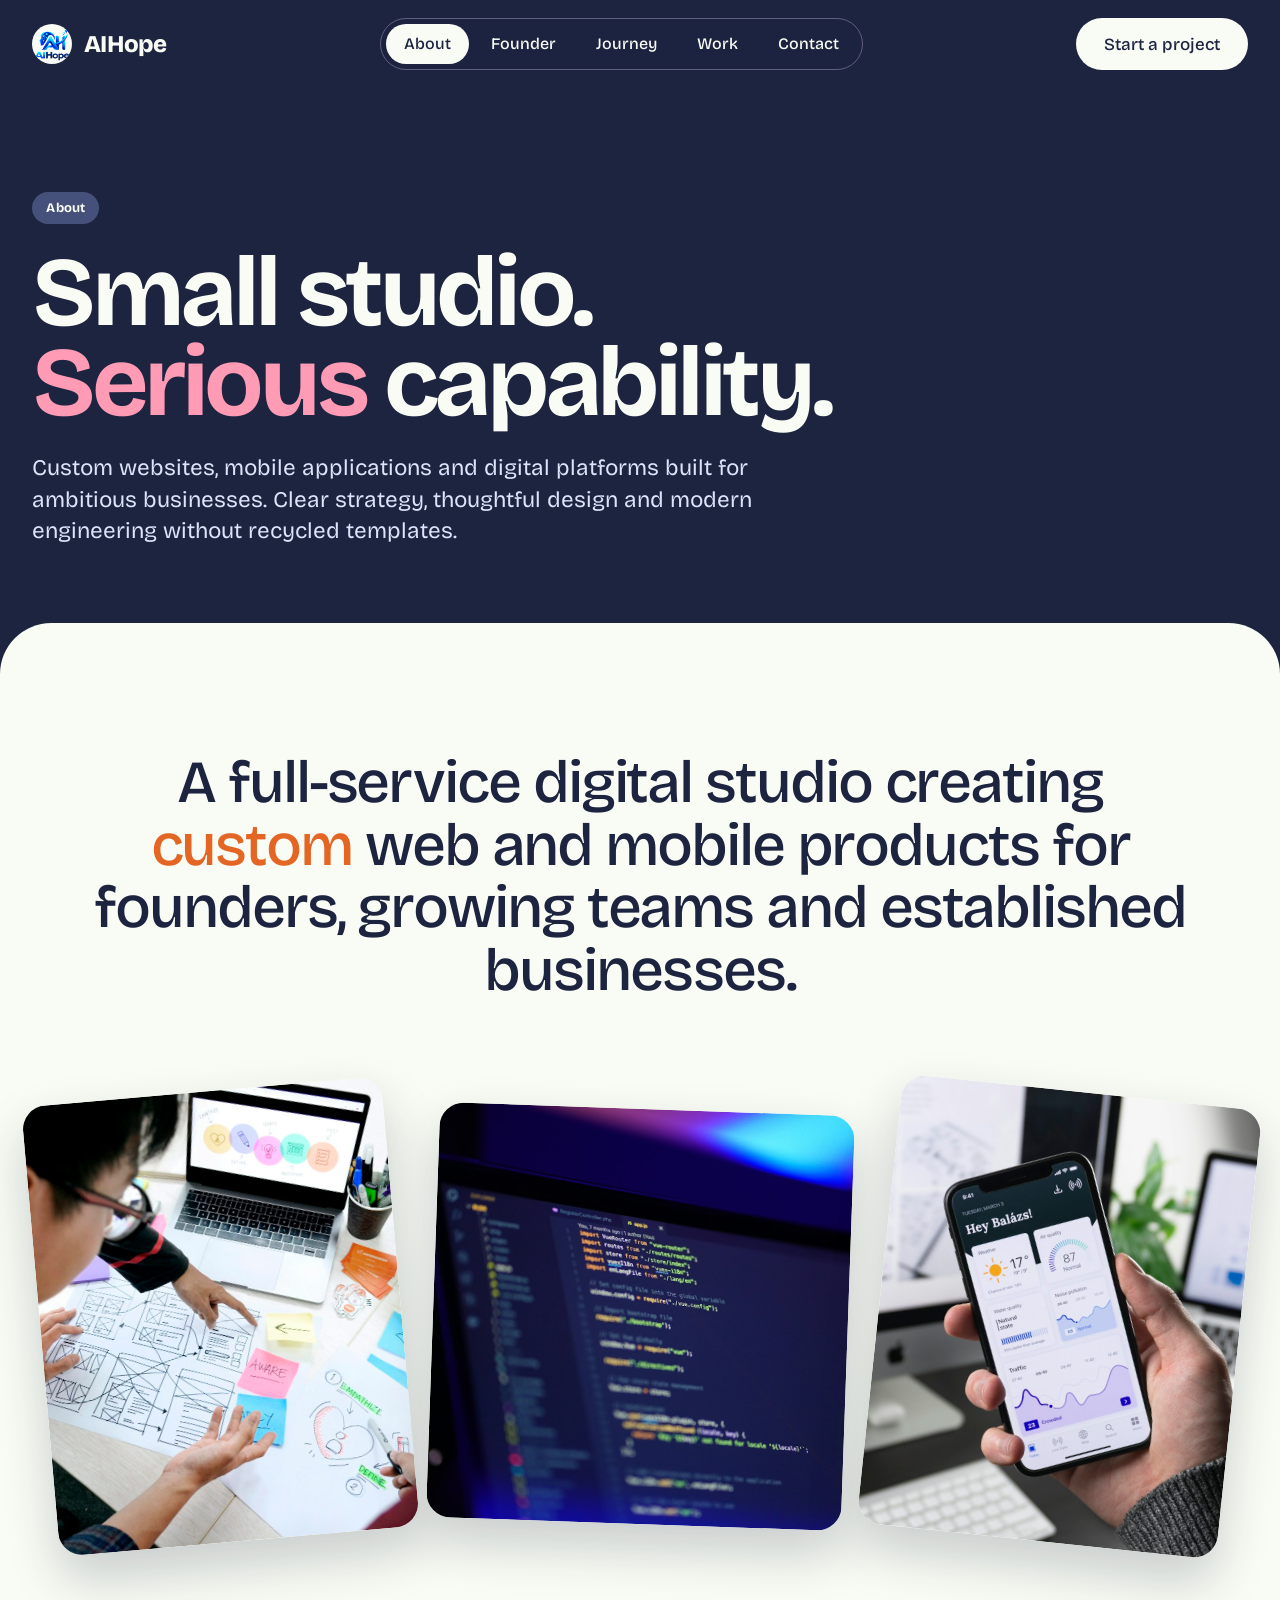
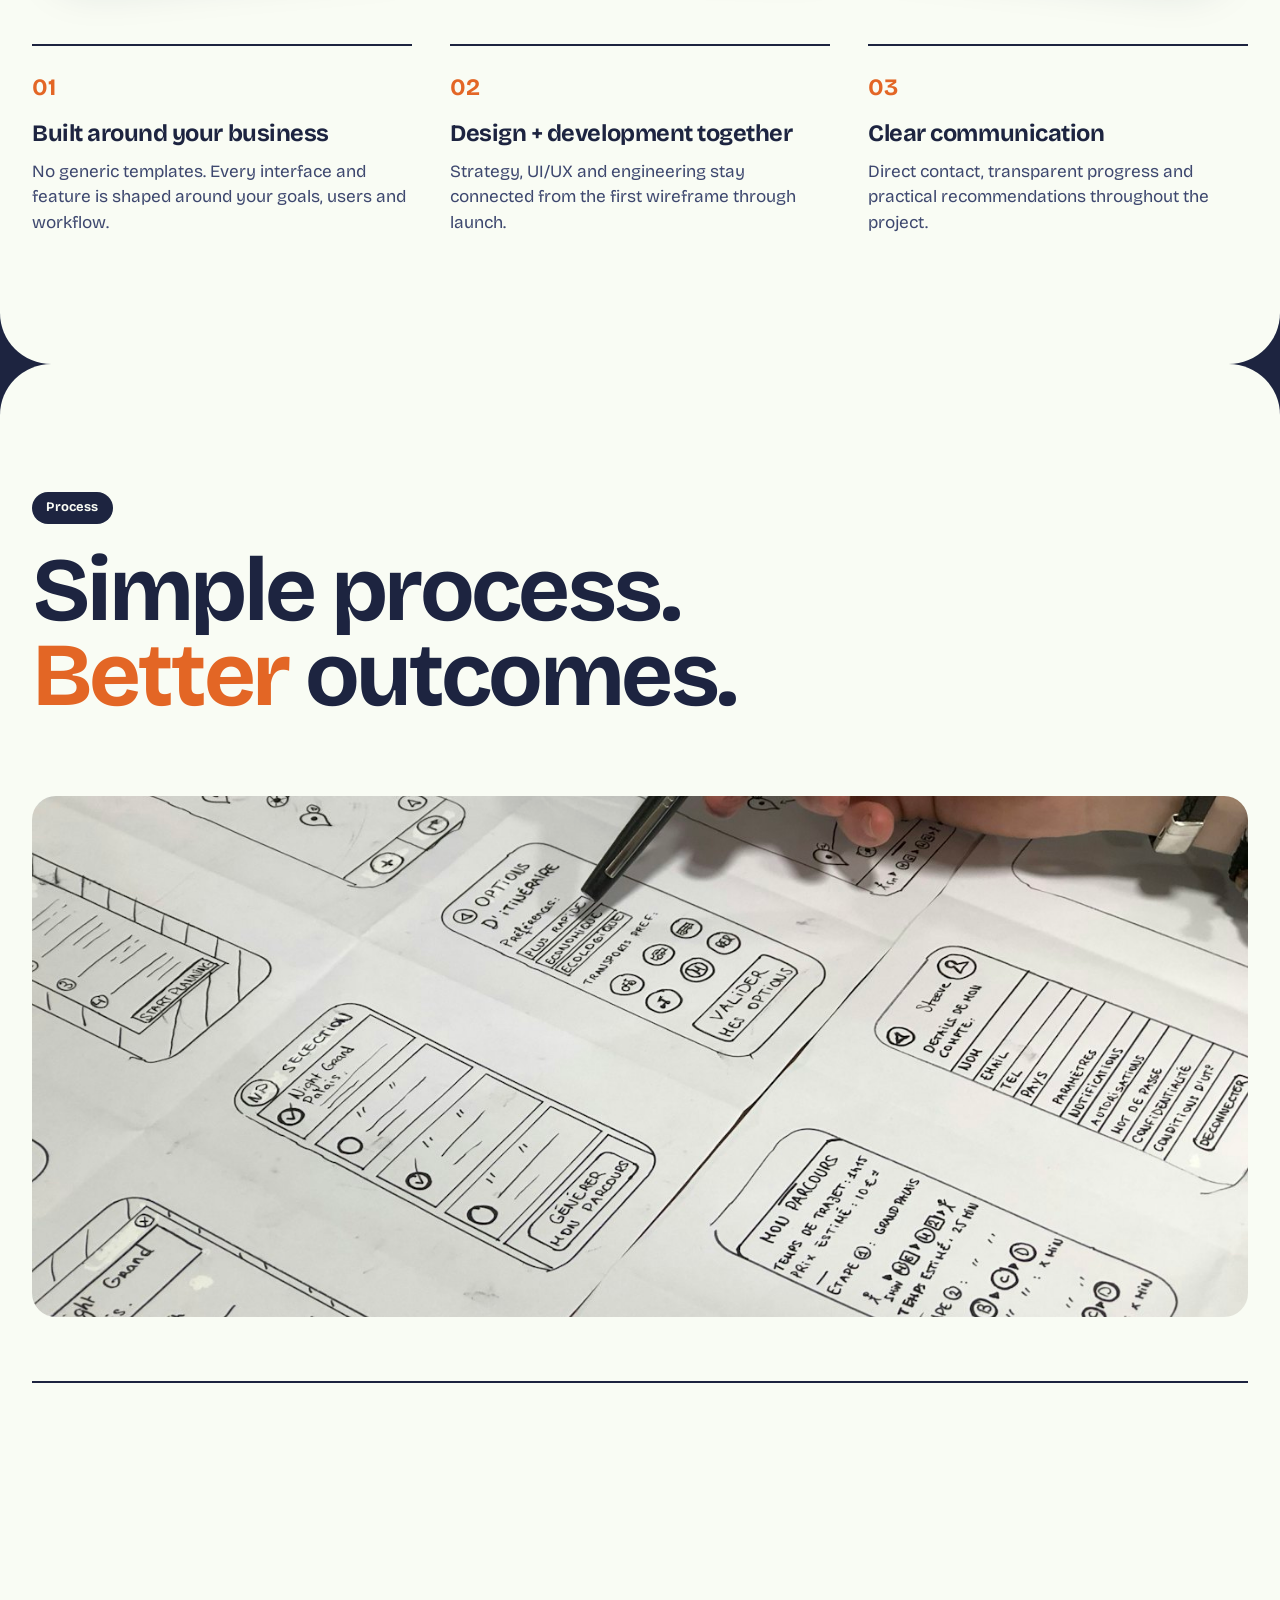
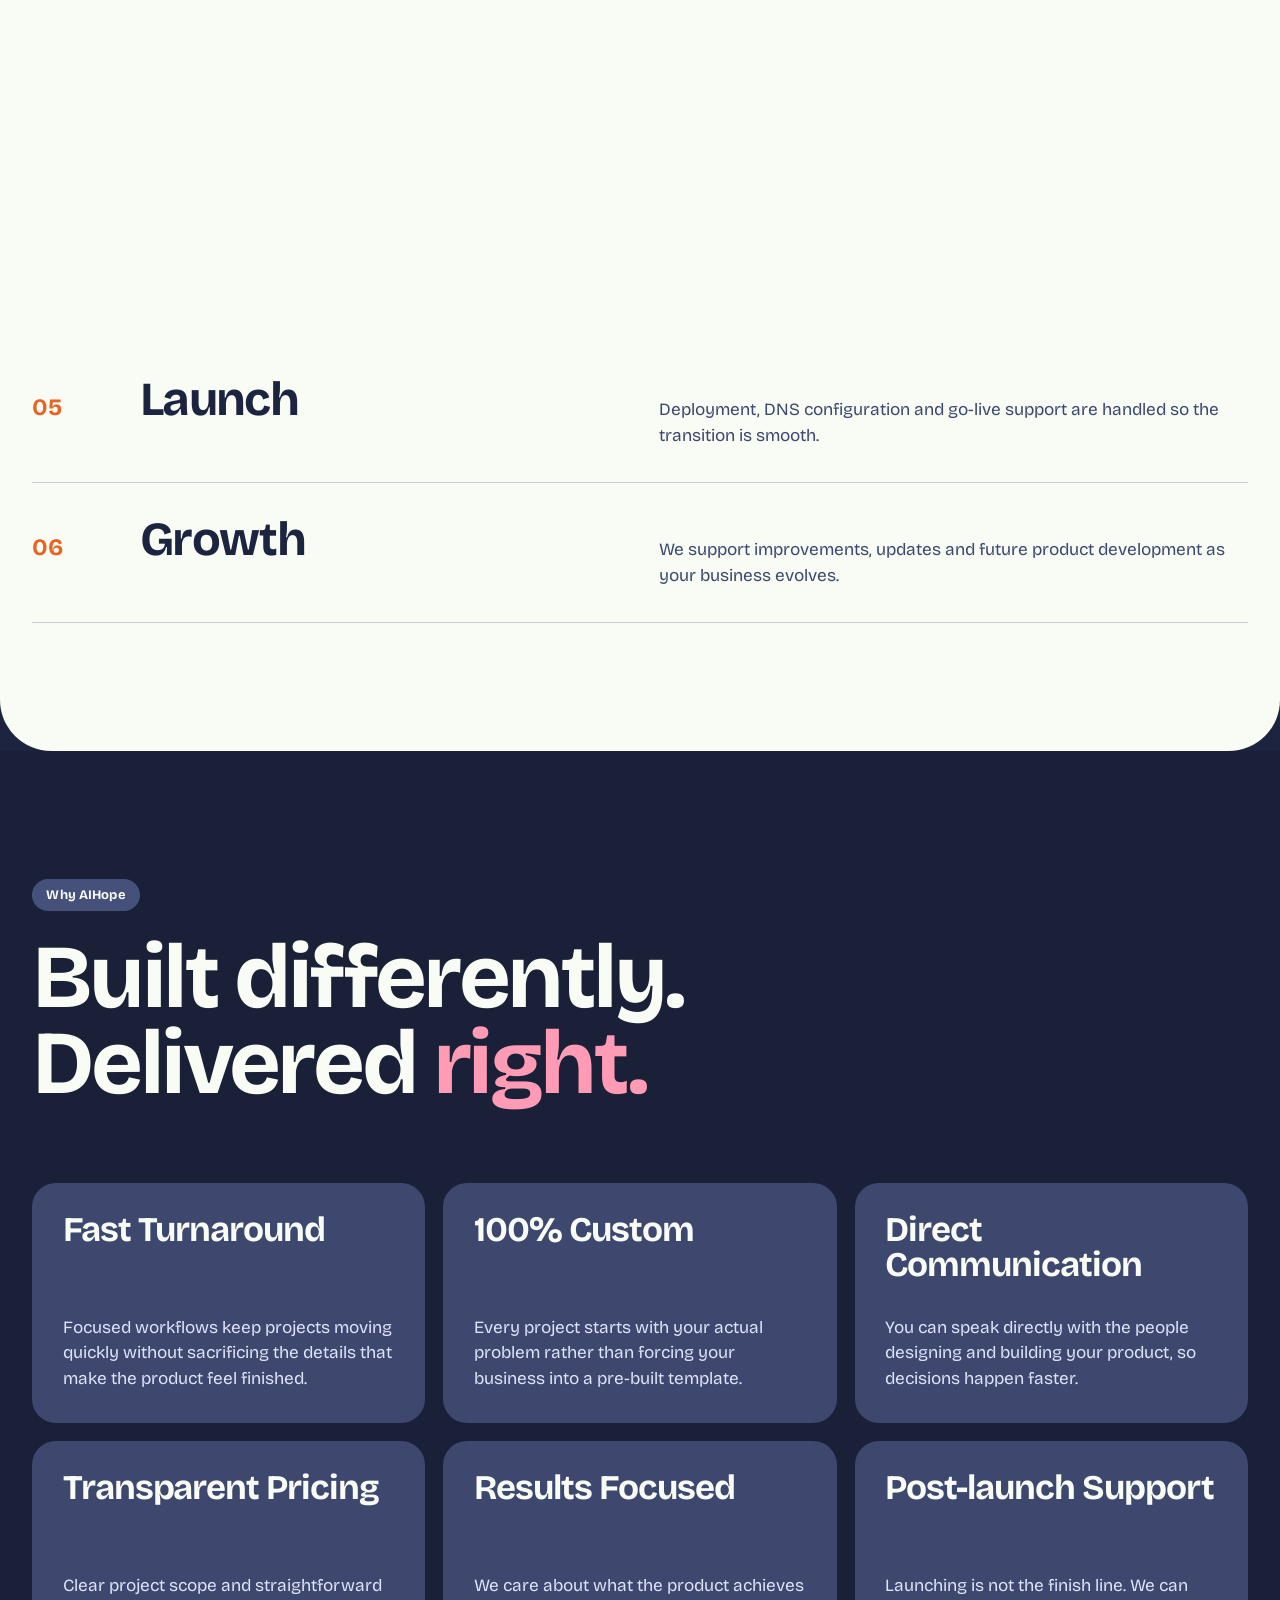
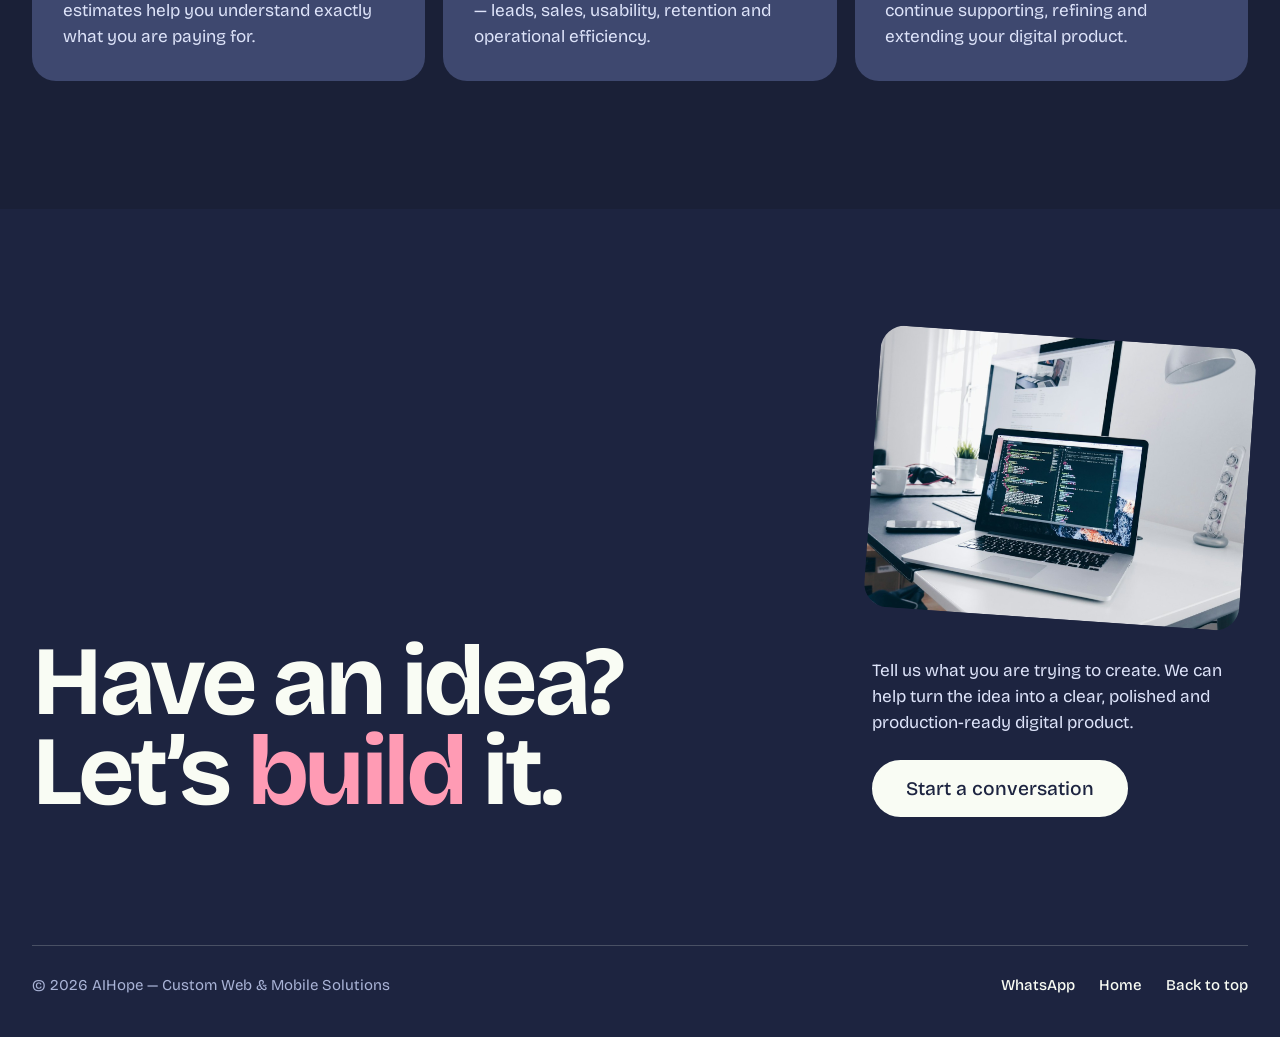
==== about.html @ 22f20416 "Split site into separate pages and replace timeline with animated journey - Add about, journey, work" ====
<!DOCTYPE html>
<html lang="en">
<head>
  <meta charset="UTF-8">
  <meta name="viewport" content="width=device-width, initial-scale=1.0">

  <title>About — AIHope</title>
  <link rel="icon" type="image/png" href="/favico.png">
  <link rel="shortcut icon" type="image/png" href="/favico.png">
  <link rel="apple-touch-icon" href="/favico.png">

  <meta name="description" content="AIHope is a full-service digital studio creating custom web and mobile products for founders, growing teams and established businesses.">
  <meta name="robots" content="index,follow">

  <link rel="stylesheet" href="src/styles/app.css?v=4">
</head>
<body>

<header class="site-header" data-header>
  <div class="container nav">
    <a class="brand" href="index.html">
      <img src="favico.png" alt="AIHope logo">
      <span>AIHope</span>
    </a>

    <nav class="nav-links" aria-label="Main navigation">
      <a href="about.html" aria-current="page">About</a>
      <a href="founder.html">Founder</a>
      <a href="journey.html">Journey</a>
      <a href="work.html">Work</a>
      <a href="contact.html">Contact</a>
    </nav>

    <div class="nav-right">
      <a class="nav-cta" href="https://wa.me/821094859943" target="_blank" rel="noopener noreferrer">
        Start a project
      </a>
      <button class="menu-btn" id="menuBtn" aria-label="Open menu" aria-expanded="false" aria-controls="mobileMenu"><span></span><span></span></button>
    </div>
  </div>
</header>

<nav class="mobile-menu" id="mobileMenu" aria-label="Menu">
  <a href="index.html">Home</a>
  <a href="about.html" aria-current="page">About</a>
  <a href="founder.html">Founder</a>
  <a href="journey.html">Journey</a>
  <a href="work.html">Work</a>
  <a href="contact.html">Contact</a>
  <a class="menu-small" href="https://wa.me/821094859943" target="_blank" rel="noopener noreferrer">Talk on WhatsApp ↗</a>
</nav>

<main id="top">

  <section class="page-hero">
    <div class="container">
      <div class="section-kicker">About</div>
      <h1>Small studio.<br><span class="accent">Serious</span> capability.</h1>
      <p class="page-lead">Custom websites, mobile applications and digital platforms built for ambitious businesses. Clear strategy, thoughtful design and modern engineering without recycled templates.</p>
    </div>
  </section>

  <section class="section is-light">
    <div class="container">

      <p class="about-statement">
        A full-service digital studio creating <span class="accent">custom</span> web
        and mobile products for founders, growing teams and established businesses.
      </p>

      <div class="about-collage">
        <img src="public/images/studio-wireframing.jpg" alt="Hands sketching wireframes on paper beside a laptop and sticky notes" width="1400" height="933" loading="lazy">
        <img src="public/images/studio-code.jpg" alt="Laptop screen showing colourful source code" width="1400" height="933" loading="lazy">
        <img src="public/images/studio-mobile.jpg" alt="Hand holding a phone with a dashboard app in front of a desktop design" width="1400" height="1050" loading="lazy">
      </div>

      <div class="about-stack">
        <div class="about-item">
          <div class="about-num">01</div>
          <h3>Built around your business</h3>
          <p>No generic templates. Every interface and feature is shaped around your goals, users and workflow.</p>
        </div>
        <div class="about-item">
          <div class="about-num">02</div>
          <h3>Design + development together</h3>
          <p>Strategy, UI/UX and engineering stay connected from the first wireframe through launch.</p>
        </div>
        <div class="about-item">
          <div class="about-num">03</div>
          <h3>Clear communication</h3>
          <p>Direct contact, transparent progress and practical recommendations throughout the project.</p>
        </div>
      </div>
    </div>
  </section>

  <section class="section is-light" id="process">
    <div class="container">
      <div class="section-head">
        <div class="section-kicker">Process</div>
        <h2 class="section-title">Simple process.<br><span class="accent">Better</span> outcomes.</h2>
      </div>
      <img class="process-media" src="public/images/process-sketches.jpg" alt="Pen marking up hand-drawn mobile app wireframes" width="1400" height="1050" loading="lazy">
      <div class="process-list">
        <div class="process-row"><div class="process-no">01</div><h3>Discovery</h3><p>We define your audience, business goals, technical needs and what success should look like.</p></div>
        <div class="process-row"><div class="process-no">02</div><h3>Design</h3><p>We shape the structure, visual direction and interaction model before development begins.</p></div>
        <div class="process-row"><div class="process-no">03</div><h3>Development</h3><p>We build with modern, maintainable technology and give you clear progress updates throughout.</p></div>
        <div class="process-row"><div class="process-no">04</div><h3>Testing</h3><p>We validate responsive behavior, usability, performance and browser compatibility before launch.</p></div>
        <div class="process-row"><div class="process-no">05</div><h3>Launch</h3><p>Deployment, DNS configuration and go-live support are handled so the transition is smooth.</p></div>
        <div class="process-row"><div class="process-no">06</div><h3>Growth</h3><p>We support improvements, updates and future product development as your business evolves.</p></div>
      </div>
    </div>
  </section>

  <section class="section is-deep" id="why">
    <div class="container">
      <div class="section-head">
        <div class="section-kicker">Why AIHope</div>
        <h2 class="section-title">Built differently.<br>Delivered <span class="accent">right.</span></h2>
      </div>
      <div class="why-wrap">
        <article class="why-card"><h3>Fast Turnaround</h3><p>Focused workflows keep projects moving quickly without sacrificing the details that make the product feel finished.</p></article>
        <article class="why-card"><h3>100% Custom</h3><p>Every project starts with your actual problem rather than forcing your business into a pre-built template.</p></article>
        <article class="why-card"><h3>Direct Communication</h3><p>You can speak directly with the people designing and building your product, so decisions happen faster.</p></article>
        <article class="why-card"><h3>Transparent Pricing</h3><p>Clear project scope and straightforward estimates help you understand exactly what you are paying for.</p></article>
        <article class="why-card"><h3>Results Focused</h3><p>We care about what the product achieves — leads, sales, usability, retention and operational efficiency.</p></article>
        <article class="why-card"><h3>Post-launch Support</h3><p>Launching is not the finish line. We can continue supporting, refining and extending your digital product.</p></article>
      </div>
    </div>
  </section>

  <section class="contact">
    <div class="container contact-grid">
      <h2>Have an idea?<br>Let’s <span class="accent">build</span> it.</h2>
      <div class="contact-side">
        <img class="contact-media" src="public/images/contact-desk.jpg" alt="Laptop with code on a bright, tidy desk" width="1400" height="932" loading="lazy">
        <p>Tell us what you are trying to create. We can help turn the idea into a clear, polished and production-ready digital product.</p>
        <a class="btn btn-solid" href="https://wa.me/821094859943" target="_blank" rel="noopener noreferrer">Start a conversation</a>
      </div>
    </div>
  </section>

  <footer class="site-footer">
    <div class="container">
      <span>© 2026 AIHope — Custom Web &amp; Mobile Solutions</span>
      <div class="finale-socials">
        <a href="https://wa.me/821094859943" target="_blank" rel="noopener noreferrer">WhatsApp</a>
        <a href="index.html">Home</a>
        <a href="#top">Back to top</a>
      </div>
    </div>
  </footer>

</main>

<script type="module" src="src/main.js?v=4"></script>
</body>
</html>
---- src/styles/app.css ----
/* ============ FONTS (self-hosted, no build step) ============ */
@font-face{ font-family:'Bricolage Grotesque'; src:url('../../public/fonts/bricolage-grotesque-var.woff2') format('woff2'); font-weight:200 800; font-display:swap; }

:root{
  --navy:#1d2440;
  --navy-deep:#1a2037;
  --navy-tint:#3e486f;
  --pill:#46517b;
  --pill-stroke:#615e83;
  --cream:#f9fcf4;
  --para:#dde3f9;
  --pink:#ff9bb4;
  --orange:#e36625;

  /* Per-section theme. Sections re-point these (.is-light / .is-deep) and
     every component below reads them, so nothing hard-codes a surface. */
  --bg:var(--navy);
  --fg:var(--cream);
  --sub:var(--para);
  --muted:#a9b3d6;
  --accent:var(--pink);
  --line:rgba(249,252,244,.2);
  --line-soft:rgba(249,252,244,.12);

  --display:'Bricolage Grotesque', Arial, sans-serif;
  --sans:'Bricolage Grotesque', Arial, sans-serif;
  --radius:1.5rem;
  --ease:cubic-bezier(.2,.7,.2,1);
  --bounce:cubic-bezier(.34,1.56,.64,1);
}

*{box-sizing:border-box;margin:0;padding:0}
html{scroll-behavior:smooth}
body{
  background:var(--navy);
  color:var(--cream);
  font-family:var(--sans);
  font-weight:400;
  font-size:clamp(1rem, .97rem + .13vw, 1.125rem);
  line-height:1.5;
  -webkit-font-smoothing:antialiased;
  -moz-osx-font-smoothing:grayscale;
  overflow-x:clip; /* NOT hidden -- hidden breaks every position:sticky pin below */
  position:relative;
}
body.menu-open{ overflow:hidden; }
a{color:inherit;text-decoration:none}
img{display:block;max-width:100%}
button{font:inherit;color:inherit;background:none;border:0}
.sr-only{position:absolute;width:1px;height:1px;overflow:hidden;clip:rect(0,0,0,0);white-space:nowrap}
.accent{ color:var(--accent); }
:focus-visible{ outline:2px solid var(--accent); outline-offset:4px; border-radius:.5rem; }

.container{ width:min(1440px, calc(100% - 64px)); margin:auto; }

/* ============ HEADER ============ */
.site-header{
  position:fixed; inset:0 0 auto 0; z-index:200;
  background:transparent;
  transition:background .4s ease, backdrop-filter .4s ease;
}
.site-header.is-scrolled{
  background:rgba(29,36,64,.86);
  backdrop-filter:blur(16px) saturate(1.2);
  -webkit-backdrop-filter:blur(16px) saturate(1.2);
}
body.menu-open .site-header{ background:transparent; backdrop-filter:none; -webkit-backdrop-filter:none; }
.nav{ height:88px; display:flex; align-items:center; justify-content:space-between; gap:24px; }
.brand{ display:inline-flex; align-items:center; gap:12px; }
.brand img{ width:40px; height:40px; object-fit:contain; border-radius:50%; background:var(--cream); }
.brand span{ font-weight:800; font-size:1.5rem; letter-spacing:-.03em; }
.nav-links{
  display:flex; align-items:center; gap:4px; padding:5px; border:1.5px solid var(--pill-stroke); border-radius:52px;
  background:rgba(29,36,64,.55); backdrop-filter:blur(10px); -webkit-backdrop-filter:blur(10px);
  font-weight:500; font-size:1rem; line-height:1;
}
.nav-links a{ display:inline-flex; align-items:center; height:40px; padding:0 18px; border-radius:40px; transition:background .25s ease, color .25s ease; }
.nav-links a:hover{ background:var(--pink); color:var(--navy); }
.nav-links a[aria-current="page"]{ background:var(--cream); color:var(--navy); }
.nav-right{ display:flex; align-items:center; gap:12px; }
.nav-cta{
  display:inline-flex; align-items:center; height:52px; padding:0 28px; border-radius:52px;
  background:var(--cream); color:var(--navy); font-weight:500; font-size:1.0625rem; line-height:1;
  transition:background .3s ease, transform .4s var(--bounce);
}
.nav-cta:hover{ background:var(--pink); transform:rotate(-4deg) scale(1.02); }
.menu-btn{
  position:relative; width:52px; height:52px; border-radius:50%; cursor:pointer; flex:none;
  background:var(--pill); transition:background .3s ease;
}
.menu-btn:hover{ background:var(--pink); }
@media(min-width:1051px){ .menu-btn{ display:none; } } /* links are inline in the bar on desktop */
.menu-btn span{
  position:absolute; left:16px; right:16px; height:2px; border-radius:2px; background:var(--cream);
  transition:transform .4s var(--ease), top .4s var(--ease), background .3s ease;
}
.menu-btn:hover span{ background:var(--navy); }
.menu-btn span:nth-child(1){ top:21px; }
.menu-btn span:nth-child(2){ top:29px; }
.menu-btn[aria-expanded="true"] span:nth-child(1){ top:25px; transform:rotate(45deg); }
.menu-btn[aria-expanded="true"] span:nth-child(2){ top:25px; transform:rotate(-45deg); }

/* Full-screen menu. Lives outside the header: the header's backdrop-filter
   would otherwise become the containing block for this fixed layer. */
.mobile-menu{
  position:fixed; inset:0; z-index:190; background:var(--navy-deep);
  display:flex; flex-direction:column; justify-content:center; gap:.1em;
  padding:110px max(32px, calc((100% - 1440px) / 2)) 48px; overflow-y:auto;
  clip-path:inset(0 0 100% 0); visibility:hidden;
  transition:clip-path .7s var(--ease), visibility 0s linear .7s;
}
.mobile-menu.open{ clip-path:inset(0); visibility:visible; transition:clip-path .7s var(--ease), visibility 0s; }
.mobile-menu a{
  width:fit-content; font-weight:700; font-size:clamp(2.0625rem, 1.28rem + 3.1vw, 5rem); line-height:1.08; letter-spacing:-.035em;
  opacity:0; transform:translateY(.5em);
  transition:opacity .5s ease, transform .6s var(--ease), color .25s ease;
}
.mobile-menu.open a{ opacity:1; transform:none; }
.mobile-menu.open a:nth-child(2){ transition-delay:.05s,.05s,0s; }
.mobile-menu.open a:nth-child(3){ transition-delay:.1s,.1s,0s; }
.mobile-menu.open a:nth-child(4){ transition-delay:.15s,.15s,0s; }
.mobile-menu.open a:nth-child(5){ transition-delay:.2s,.2s,0s; }
.mobile-menu.open a:nth-child(6){ transition-delay:.25s,.25s,0s; }
.mobile-menu a:hover, .mobile-menu a[aria-current="page"]{ color:var(--pink); }
.mobile-menu a.menu-small{ margin-top:1.6em; font-size:1.125rem; font-weight:500; letter-spacing:0; color:var(--muted); }

/* ============ BUTTONS / TAGS ============ */
.btn{
  display:inline-flex; justify-content:center; align-items:center; height:clamp(3.375rem, 3.28rem + .4vw, 3.75rem); padding:0 2rem;
  border-radius:5em; background:var(--fg); color:var(--bg); border:2px solid var(--fg);
  font-weight:500; font-size:clamp(1.0625rem, 1rem + .25vw, 1.25rem); line-height:1; white-space:nowrap;
  transition:background .3s ease, border-color .3s ease, color .3s ease, transform .4s var(--bounce);
}
.btn:not(.btn-solid){ background:transparent; color:var(--fg); }
.btn:hover{ background:var(--accent); border-color:var(--accent); color:var(--navy); transform:rotate(-4deg) scale(1.02); }
.is-light .btn:hover{ color:var(--cream); }

.section-kicker, .hero-eyebrow, .profile-label{
  display:inline-flex; align-items:center; width:fit-content; height:2rem; padding:0 .9rem; border-radius:2rem;
  background:var(--pill); color:var(--cream); font-weight:700; font-size:.8125rem; line-height:1; letter-spacing:.01em;
}
.is-light .section-kicker, .is-light .profile-label{ background:var(--navy); }

/* ============ SCENE 1 -- HERO / OPENING ============ */
.hero{ position:relative; height:100svh; min-height:640px; overflow:clip; background:var(--navy); }
.hero canvas{ position:absolute; inset:0; width:100%; height:100%; display:block; }
.hero-overlay{
  position:relative; z-index:2; height:100%; display:flex; flex-direction:column; justify-content:space-between;
  padding:128px 0 72px;
}
/* Pure-CSS entrance so the hero is never left empty if the scene script
   or WebGL is unavailable. */
.hero .hero-eyebrow, .hero .hero-lead, .hero .hero-actions{ animation:heroIn .8s 2.5s both var(--ease); }
.hero-word{
  position:absolute; inset:0; z-index:1; display:grid; place-items:center; pointer-events:none;
  font-weight:800; font-size:clamp(4.5rem, 19vw, 19rem); line-height:1; letter-spacing:-.05em;
  animation:heroIn 1s 1.2s both var(--ease);
}
.hero.has-gl .hero-word{ display:none; } /* the canvas draws the wordmark instead */
@keyframes heroIn{ from{ opacity:0; transform:translateY(18px); } to{ opacity:1; transform:none; } }
.hero-bottom{ display:flex; justify-content:space-between; gap:44px; align-items:end; }
.hero-lead{ font-size:clamp(1.125rem, 1rem + .5vw, 1.5rem); line-height:1.4; max-width:34em; color:var(--para); }
.hero-actions{ display:flex; flex-wrap:wrap; gap:12px; }
.scroll-cue{
  position:absolute; left:50%; bottom:18px; transform:translateX(-50%); font-size:.75rem; font-weight:500;
  color:var(--muted); display:flex; flex-direction:column; align-items:center; gap:6px; z-index:2;
}
.scroll-cue span{ width:2px; height:28px; border-radius:2px; background:var(--pink); animation:scrollcue 1.8s ease-in-out infinite; }
@keyframes scrollcue{ 0%{transform:scaleY(0); transform-origin:top} 50%{transform:scaleY(1); transform-origin:top} 51%{transform-origin:bottom} 100%{transform:scaleY(0); transform-origin:bottom} }

/* ============ MARQUEE ============ */
.marquee{ overflow:hidden; background:var(--navy); padding:clamp(1rem,3vw,3rem) 0 clamp(2rem,5vw,5rem); }
.marquee-track{ display:flex; width:max-content; animation:marquee 46s linear infinite; }
.marquee-track span{
  display:block; padding:0 .3em; font-weight:700; font-size:clamp(3.125rem, .64rem + 9.9vw, 10rem); line-height:1;
  letter-spacing:-.04em; white-space:nowrap; color:var(--cream);
}
.marquee-track span:nth-child(even){ color:var(--pink); }
@keyframes marquee{ from{transform:translateX(0)} to{transform:translateX(-50%)} }

/* ============ COMMON SECTION ============ */
.section{ padding:clamp(5rem,10vw,10rem) 0; position:relative; overflow:clip; background:var(--bg); color:var(--fg); }
.is-light{
  --bg:var(--cream); --fg:var(--navy); --sub:#3e486f; --muted:#5a658f; --accent:var(--orange);
  --line:rgba(29,36,64,.22); --line-soft:rgba(29,36,64,.14);
  border-radius:clamp(1.5rem,4vw,4rem);
}
.is-deep{ --bg:var(--navy-deep); }
.section-head{ display:flex; flex-direction:column; gap:1.5rem; margin-bottom:clamp(3rem,6vw,6rem); }
.section-title{ font-weight:700; font-size:clamp(2.5rem, 1.08rem + 5.67vw, 7rem); line-height:.95; letter-spacing:-.04em; }

/* ============ ABOUT ============ */
.about-statement{
  max-width:19em; margin:0 auto clamp(3.5rem,7vw,7rem); text-align:center;
  font-weight:500; font-size:clamp(1.75rem, .85rem + 3.6vw, 4.5rem); line-height:1.05; letter-spacing:-.035em;
}
.about-collage{ display:grid; grid-template-columns:1fr 1.15fr 1fr; gap:clamp(.75rem,2.5vw,2.5rem); align-items:center; margin:0 auto clamp(4rem,8vw,8rem); max-width:1200px; }
.about-collage img{ width:100%; height:auto; aspect-ratio:4/5; object-fit:cover; border-radius:var(--radius); box-shadow:0 24px 50px rgba(29,36,64,.22); transition:rotate .5s var(--bounce), scale .5s var(--bounce); }
.about-collage img:nth-child(1){ rotate:-5deg; }
.about-collage img:nth-child(2){ rotate:2deg; aspect-ratio:1/1; }
.about-collage img:nth-child(3){ rotate:6deg; }
.about-collage img:hover{ rotate:0deg; scale:1.03; }
.about-stack{ display:grid; grid-template-columns:repeat(3,1fr); gap:clamp(1.5rem,3vw,3rem); }
.about-item{ padding-top:1.5rem; border-top:2px solid var(--fg); }
.about-num{ font-weight:700; font-size:clamp(1.25rem,1.15rem + .4vw,1.625rem); color:var(--accent); margin-bottom:.6em; }
.about-item h3{ font-weight:700; font-size:clamp(1.25rem,1.15rem + .4vw,1.625rem); line-height:1.15; letter-spacing:-.02em; margin-bottom:.5em; }
.about-item p{ color:var(--sub); }

/* ============ CAPABILITIES -- BENTO GRID ============ */
.cap-grid{ display:grid; grid-template-columns:repeat(12,1fr); gap:18px; }
.cap-card{
  --card-bg:var(--navy-tint); --card-fg:var(--cream); --chip:rgba(249,252,244,.16);
  position:relative; overflow:hidden; grid-column:span 4; min-height:clamp(260px,24vw,360px);
  display:flex; flex-direction:column; justify-content:flex-end; gap:.9rem;
  padding:clamp(1.5rem,2.4vw,2.5rem); border-radius:clamp(1.5rem,2.5vw,2.5rem);
  background:var(--card-bg); color:var(--card-fg);
}
.cap-card:nth-child(1){ grid-column:span 7; --card-bg:var(--pink); --card-fg:var(--navy); --chip:rgba(29,36,64,.14); }
.cap-card:nth-child(2){ grid-column:span 5; --card-bg:var(--cream); --card-fg:var(--navy); --chip:rgba(29,36,64,.1); }
.cap-card:nth-child(4){ --card-bg:var(--orange); --chip:rgba(249,252,244,.22); }
.cap-card:nth-child(5){ --card-bg:var(--pill); }
.cap-card:nth-child(6){ grid-column:span 12; min-height:0; --card-bg:transparent; outline:2px solid var(--pill-stroke); outline-offset:-2px; }
.cap-card{ transition:rotate .4s var(--bounce), scale .4s var(--bounce), background-color .25s ease; }
.cap-card:hover{ rotate:-1.5deg; scale:1.015; }
.cap-card:nth-child(even):hover{ rotate:1.5deg; }
.cap-card:nth-child(6):hover{ rotate:0deg; scale:1; --card-bg:var(--navy-tint); }
.cap-num{
  position:absolute; top:-.14em; right:.06em; font-weight:800; font-size:clamp(7rem,15vw,15rem); line-height:1; letter-spacing:-.06em;
  opacity:.13; pointer-events:none; transition:opacity .3s ease, translate .5s var(--ease);
}
.cap-card:hover .cap-num{ opacity:.24; translate:0 6%; }
.cap-card h3{ position:relative; font-weight:700; font-size:clamp(1.75rem, 1.1rem + 2.2vw, 3.5rem); line-height:.95; letter-spacing:-.04em; }
.cap-card:nth-child(1) h3{ font-size:clamp(2.25rem, 1.2rem + 3.6vw, 5rem); }
.cap-card p{ position:relative; max-width:30em; opacity:.85; }
.cap-chips{ position:relative; display:flex; flex-wrap:wrap; gap:.4rem; list-style:none; margin-top:.3rem; }
.cap-chips li{ height:2rem; padding:0 .85rem; border-radius:2rem; display:inline-flex; align-items:center; background:var(--chip); font-weight:500; font-size:.875rem; line-height:1; }
@media(min-width:1051px){
  .cap-card:nth-child(6){ flex-direction:row; align-items:center; justify-content:space-between; gap:2rem; }
  .cap-card:nth-child(6) p{ max-width:26em; }
  .cap-card:nth-child(6) .cap-num{ display:none; }
}

/* ============ INNER PAGE HERO ============ */
.page-hero{ padding:clamp(9rem,15vw,14rem) 0 clamp(3rem,6vw,6rem); }
.page-hero .container{ display:flex; flex-direction:column; gap:1.5rem; }
.page-hero h1, .contact h1{ font-weight:700; font-size:clamp(2.75rem, .84rem + 6.6vw, 8.75rem); line-height:.92; letter-spacing:-.045em; }
.page-lead{ max-width:34em; font-size:clamp(1.125rem, 1rem + .5vw, 1.5rem); line-height:1.4; color:var(--para); }
.page-hero h1, .page-lead, .page-hero .section-kicker{ animation:heroIn .8s .1s both var(--ease); }
.page-lead{ animation-delay:.25s; }
.section-cta{ display:flex; justify-content:center; margin-top:clamp(2.5rem,5vw,5rem); position:relative; z-index:1; }

/* ============ JOURNEY TIMELINE ============ */
.journey-section{ padding-top:clamp(1rem,3vw,3rem); }
.journey{ --p:1; position:relative; list-style:none; max-width:1180px; margin:0 auto; }
.journey::before, .journey::after{ content:""; position:absolute; left:50%; top:0; bottom:0; width:2px; margin-left:-1px; border-radius:2px; }
.journey::before{ background:var(--pill); }
.journey::after{ background:var(--pink); transform-origin:top; transform:scaleY(var(--p)); }
.journey-item{
  position:relative; display:grid; grid-template-columns:1fr 1fr; gap:clamp(4rem,9vw,9rem); align-items:center;
  padding:clamp(1.5rem,3.5vw,3.5rem) 0;
}
.journey-item::before{
  content:""; position:absolute; left:50%; top:50%; z-index:1; width:18px; height:18px; margin:-9px; border-radius:50%;
  background:var(--pink); outline:7px solid var(--navy); transition:background .4s ease, scale .5s var(--bounce);
}
.journey-year{
  font-weight:800; font-size:clamp(4.5rem, 1rem + 12vw, 12rem); line-height:.85; letter-spacing:-.06em; text-align:right;
  color:var(--pink); -webkit-text-stroke:2px var(--pink);
  transition:color .6s ease, -webkit-text-stroke-color .6s ease, translate .7s var(--ease);
}
.journey-body{ max-width:24em; transition:opacity .6s ease, translate .7s var(--ease); }
.journey-body h2{ font-weight:700; font-size:clamp(1.75rem, 1.1rem + 2.2vw, 3.5rem); line-height:.95; letter-spacing:-.04em; margin-bottom:.35em; }
.journey-body p{ color:var(--para); font-size:clamp(1.0625rem,1rem + .3vw,1.3125rem); line-height:1.4; }
.journey-item:nth-child(even) .journey-year{ order:2; text-align:left; }
.journey-item:nth-child(even) .journey-body{ justify-self:end; text-align:right; }
.journey-item:last-child .journey-year{ color:var(--cream); -webkit-text-stroke-color:var(--cream); }
/* .is-live is set by journey.js: years wait as outlines until the line reaches them */
.journey.is-live .journey-item:not(.is-on)::before{ background:var(--pill); scale:.6; }
.journey.is-live .journey-item:not(.is-on) .journey-year{ color:transparent; -webkit-text-stroke-color:var(--pill-stroke); translate:-24px 0; }
.journey.is-live .journey-item:nth-child(even):not(.is-on) .journey-year{ translate:24px 0; }
.journey.is-live .journey-item:not(.is-on) .journey-body{ opacity:.25; translate:0 20px; }

/* ============ SITE FOOTER (inner pages) ============ */
.site-footer{ padding:0 0 40px; background:var(--navy); }
.site-footer .container{ display:flex; justify-content:space-between; align-items:center; flex-wrap:wrap; gap:12px 24px; padding-top:28px; border-top:1px solid var(--line); font-size:.9375rem; color:var(--muted); }
.site-footer .finale-socials{ display:flex; gap:24px; }
.site-footer a{ color:var(--cream); font-weight:500; transition:color .25s ease; }
.site-footer a:hover{ color:var(--pink); }

/* ============ SCENE 4 -- PROJECT GALLERY ============ */
.gallery{ padding:clamp(5rem,10vw,10rem) 0; position:relative; overflow:clip; background:var(--navy); }
.gallery-plate{ position:absolute; inset:0; z-index:0; }
.gallery.is-page{ padding-top:0; }
.gallery.is-lite{ background:radial-gradient(circle at 50% 20%, rgba(111,123,169,.22), transparent 55%), var(--navy); }
.project-grid{ position:relative; z-index:1; display:grid; grid-template-columns:repeat(4, 1fr); gap:22px; }
.project-grid.has-hover .project-card:not(.is-hovered){ opacity:.5 !important; filter:saturate(.6) blur(1px); }
.project-card{
  position:relative; aspect-ratio:3/2; border-radius:1.25rem; overflow:hidden; outline:3px solid transparent; outline-offset:-3px;
  background:var(--navy-tint); cursor:pointer; transition:box-shadow .3s, filter .3s, opacity .3s, outline-color .3s;
}
.project-card.is-hovered{ box-shadow:0 24px 60px rgba(10,13,26,.5); outline-color:var(--pink); z-index:5; }

.project-shot{
  position:absolute; inset:0; display:block; background-size:cover; background-position:top center;
  opacity:0; transform:scale(1.06); transition:opacity .8s ease, transform 1.1s ease;
}
.project-card.filled .project-shot{ opacity:1; transform:scale(1); }
.project-card:after{
  content:""; position:absolute; inset:0; pointer-events:none;
  background:linear-gradient(180deg, transparent 50%, rgba(26,32,55,.92) 100%);
}
.project-card-tag{
  position:absolute; left:16px; bottom:14px; z-index:1; font-size:.9375rem; font-weight:700; letter-spacing:-.01em; color:var(--cream);
}
.project-card-tag.live{ display:flex; flex-direction:column; gap:2px; right:16px; }
.project-card-tag.live em{ font-style:normal; font-weight:500; font-size:.8125rem; color:var(--pink); }

/* ============ PROCESS ============ */
.process-media{ width:100%; height:auto; aspect-ratio:21/9; object-fit:cover; border-radius:var(--radius); margin-bottom:clamp(2.5rem,5vw,5rem); }
.process-list{ border-top:2px solid var(--fg); }
.process-row{ display:grid; grid-template-columns:5rem 1fr 1.2fr; gap:28px; align-items:baseline; padding:clamp(1.5rem,2.6vw,2.5rem) 0; border-bottom:1px solid var(--line); }
.process-row:hover{ padding-left:1rem; }
.process-no{ font-weight:700; font-size:clamp(1.25rem,1.15rem + .4vw,1.625rem); color:var(--accent); }
.process-row h3{ font-weight:700; font-size:clamp(1.75rem, 1.2rem + 2.2vw, 3.5rem); line-height:1; letter-spacing:-.035em; }
.process-row p{ color:var(--sub); max-width:36em; }

/* ============ WHY ============ */
.why-wrap{ display:grid; grid-template-columns:repeat(3,1fr); gap:18px; }
.why-card{ min-height:240px; padding:clamp(1.5rem,2.4vw,2.25rem); border-radius:var(--radius); background:var(--navy-tint); display:flex; flex-direction:column; justify-content:space-between; gap:2rem; }
.why-card:hover{ background:var(--pink); color:var(--navy); rotate:-2deg; }
.why-card h3{ font-weight:700; font-size:clamp(1.5rem,1.2rem + 1.2vw,2.5rem); line-height:1; letter-spacing:-.03em; }
.why-card p{ color:var(--para); transition:color .25s ease; }
.why-card:hover p{ color:var(--navy); }

/* ============ CONTACT (inline, pre-finale) ============ */
.contact{ padding:clamp(5rem,10vw,10rem) 0; background:var(--navy); overflow:clip; }
.contact.is-page{ padding-top:clamp(9rem,15vw,14rem); }
.contact.is-page .section-kicker{ margin-bottom:1.5rem; }
.contact-grid{ display:grid; grid-template-columns:1.35fr .65fr; gap:60px; align-items:end; }
.contact-media{ width:100%; height:auto; aspect-ratio:4/3; object-fit:cover; border-radius:var(--radius); rotate:4deg; margin-bottom:2.5rem; transition:rotate .5s var(--bounce); }
.contact-media:hover{ rotate:0deg; }
.contact h2{ font-weight:700; font-size:clamp(2.5rem, .84rem + 6.6vw, 8.75rem); line-height:.92; letter-spacing:-.045em; }
.contact-side p{ margin-bottom:24px; color:var(--para); }

/* ============ SCENE 6 -- FINALE ============ */
.finale{ position:relative; min-height:100svh; overflow:clip; background:var(--navy-deep); display:flex; flex-direction:column; justify-content:flex-end; }
.finale canvas{ position:absolute; inset:0; width:100%; height:100%; }
.finale.is-lite{
  background:
    radial-gradient(circle at 28% 30%, rgba(255,155,180,.14), transparent 55%),
    radial-gradient(circle at 72% 68%, rgba(111,123,169,.22), transparent 55%), var(--navy-deep);
}
.finale-word-fallback{
  display:none; position:relative; z-index:1; text-align:center; margin:0 auto 36px;
  font-weight:800; font-size:clamp(3.5rem,20vw,9rem); line-height:1; letter-spacing:-.05em; color:var(--cream);
  opacity:0; transition:opacity .1s linear, transform .1s linear;
}
.finale.is-lite .finale-word-fallback{ display:block; }
.finale-quote{
  position:relative; z-index:2; text-align:center; max-width:26em; margin:0 auto 48px; padding:0 24px;
  font-weight:500; font-size:clamp(1.25rem,1rem + 1.1vw,2rem); line-height:1.2; letter-spacing:-.02em; color:var(--cream);
  opacity:0; transition:opacity .1s linear, transform .1s linear;
}
.finale-row{
  position:relative; z-index:2; display:flex; justify-content:space-between; align-items:center; flex-wrap:wrap; gap:16px;
  padding:28px 0 40px; margin:0 auto; border-top:1px solid var(--line); /* margin:auto would centre it vertically in the flex column */
  font-size:.9375rem; color:var(--muted);
  opacity:0; transition:opacity .1s linear, transform .1s linear;
}
.finale-row a{ color:var(--cream); font-weight:500; transition:color .25s ease; }
.finale-row a:hover{ color:var(--pink); }
.finale-row .finale-socials{ display:flex; gap:24px; }

/* ============ SCROLL REVEAL (class added by main.js, so no-JS stays visible) ============ */
.reveal{
  opacity:0; translate:0 28px;
  transition:opacity .7s ease, translate .8s var(--ease), background-color .25s ease, color .25s ease, rotate .4s var(--bounce), scale .4s var(--bounce), padding .3s var(--ease);
}
.reveal.in{ opacity:1; translate:0 0; }

/* ============ RESPONSIVE ============ */
@media(max-width:1050px){
  .nav-links{ display:none; }
  .hero-bottom{ flex-direction:column; align-items:flex-start; gap:24px; }
  .about-stack{ grid-template-columns:1fr; }
  .process-row{ grid-template-columns:3.5rem 1fr; gap:8px 16px; }
  .process-row p{ grid-column:2; }
  .why-wrap{ grid-template-columns:1fr 1fr; }
  .contact-grid{ grid-template-columns:1fr; gap:32px; }
  .contact-media{ max-width:420px; rotate:2deg; }
  .project-grid{ grid-template-columns:repeat(2,1fr); }
  .cap-card, .cap-card:nth-child(1), .cap-card:nth-child(2){ grid-column:span 6; }
  .cap-card:nth-child(6){ grid-column:span 12; }
}

@media(max-width:780px){
  .journey::before, .journey::after{ left:9px; }
  .journey-item{ grid-template-columns:1fr; gap:.75rem; padding-left:2.75rem; }
  .journey-item::before{ left:9px; top:calc(clamp(1.5rem,3.5vw,3.5rem) + 2.2rem); }
  .journey-year, .journey-item:nth-child(even) .journey-year{ order:0; text-align:left; font-size:clamp(4rem,22vw,7rem); }
  .journey-item:nth-child(even) .journey-body{ justify-self:start; text-align:left; }
  .journey.is-live .journey-item:not(.is-on) .journey-year, .journey.is-live .journey-item:nth-child(even):not(.is-on) .journey-year{ translate:0 0; }
}

@media(max-width:700px){
  .container{ width:calc(100% - 32px); }
  .nav{ height:72px; }
  .nav-cta{ height:44px; padding:0 18px; font-size:.9375rem; }
  .menu-btn{ width:44px; height:44px; }
  .menu-btn span{ left:13px; right:13px; }
  .menu-btn span:nth-child(1){ top:17px; }
  .menu-btn span:nth-child(2){ top:25px; }
  .menu-btn[aria-expanded="true"] span:nth-child(1), .menu-btn[aria-expanded="true"] span:nth-child(2){ top:21px; }
  .mobile-menu{ padding:96px 16px 40px; }
  .hero-overlay{ padding:104px 0 72px; }
  .why-wrap{ grid-template-columns:1fr; }
  .why-card{ min-height:0; }
  .cap-card, .cap-card:nth-child(1), .cap-card:nth-child(2){ grid-column:span 12; min-height:220px; }
  .process-media{ aspect-ratio:16/10; }
  .project-grid{ grid-template-columns:1fr; }
  .finale-row{ flex-direction:column; align-items:flex-start; }
}

@media(max-width:420px){
  .brand span{ display:none; }
}

@media(prefers-reduced-motion:reduce){
  html{ scroll-behavior:auto; }
  .page-hero h1, .page-lead, .page-hero .section-kicker, .marquee-track, .scroll-cue span, .hero-eyebrow, .hero-lead, .hero-actions, .hero-word{ animation:none; }
  .about-collage img, .contact-media{ transition:none; }
  .btn:hover, .nav-cta:hover{ transform:none; }
  .why-card:hover, .cap-card:hover, .cap-card:nth-child(even):hover{ rotate:none; scale:none; }
  .mobile-menu, .mobile-menu a{ transition:none; }
}
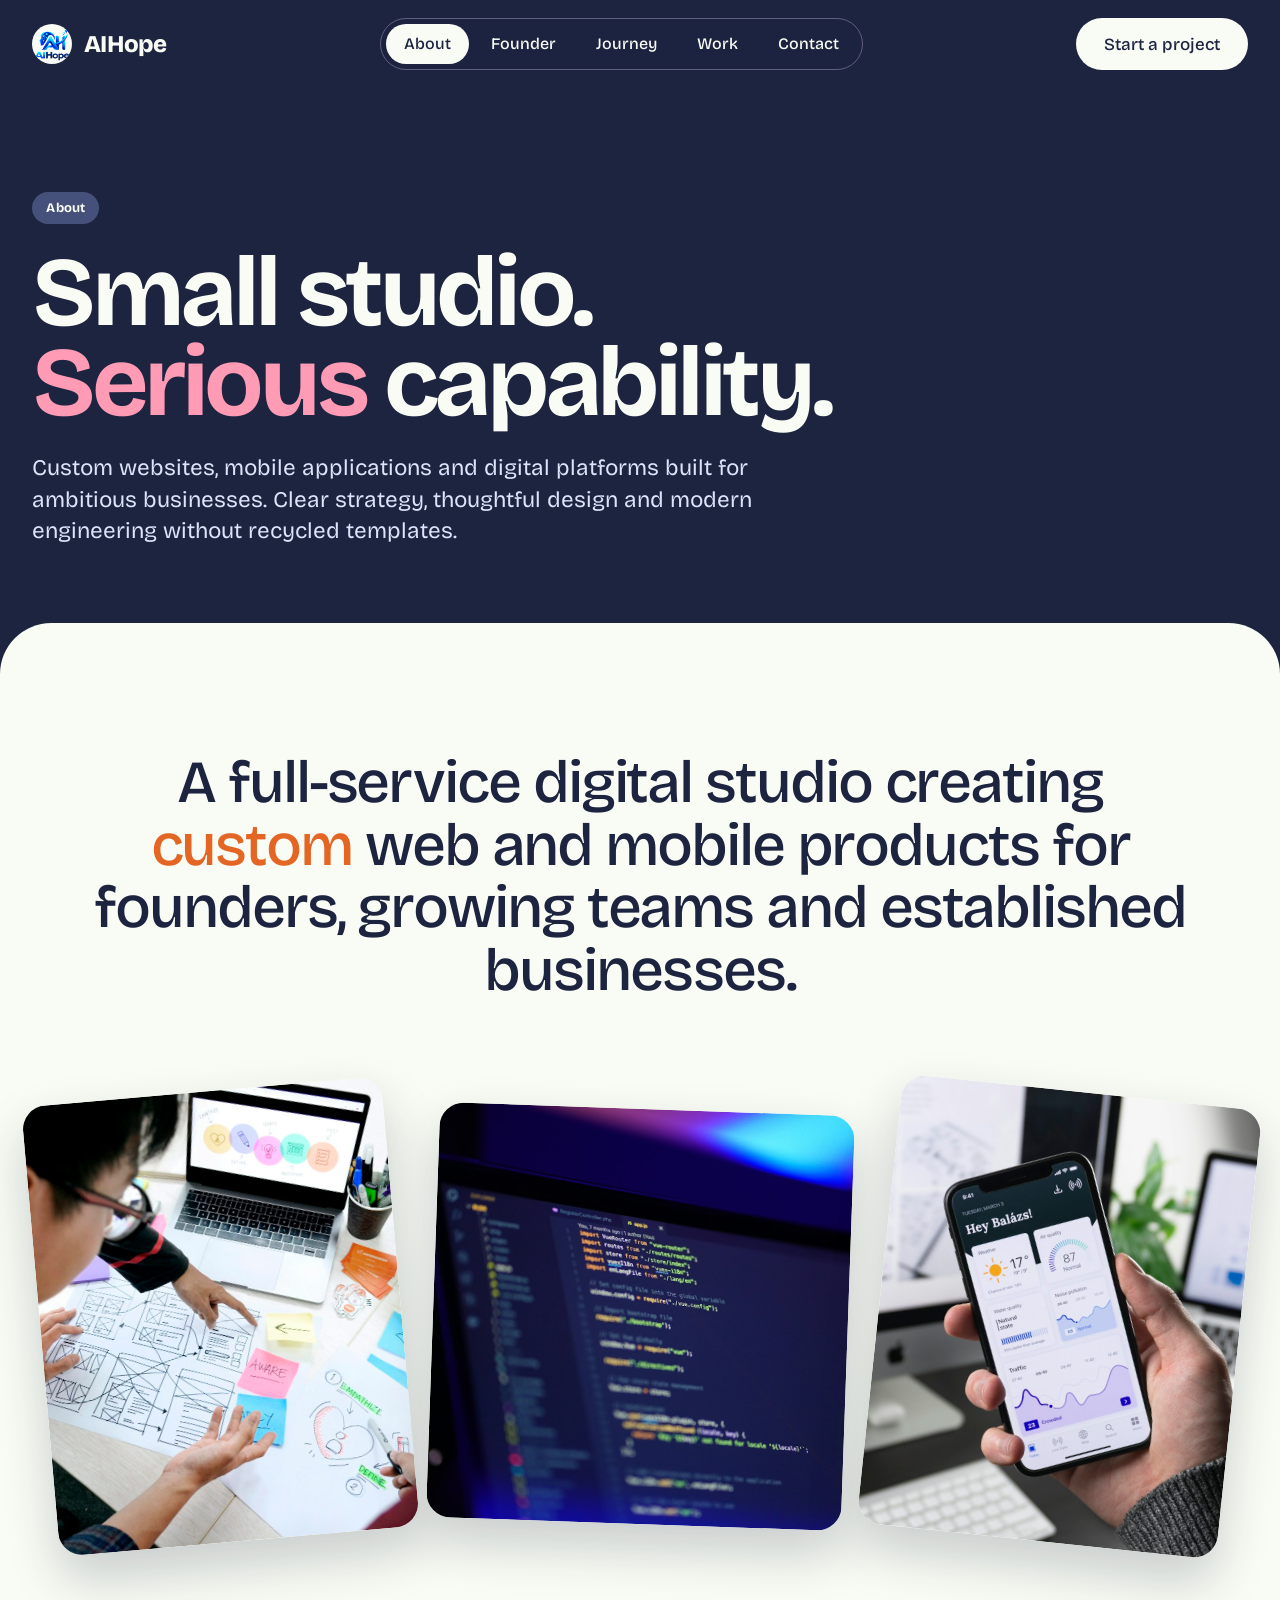
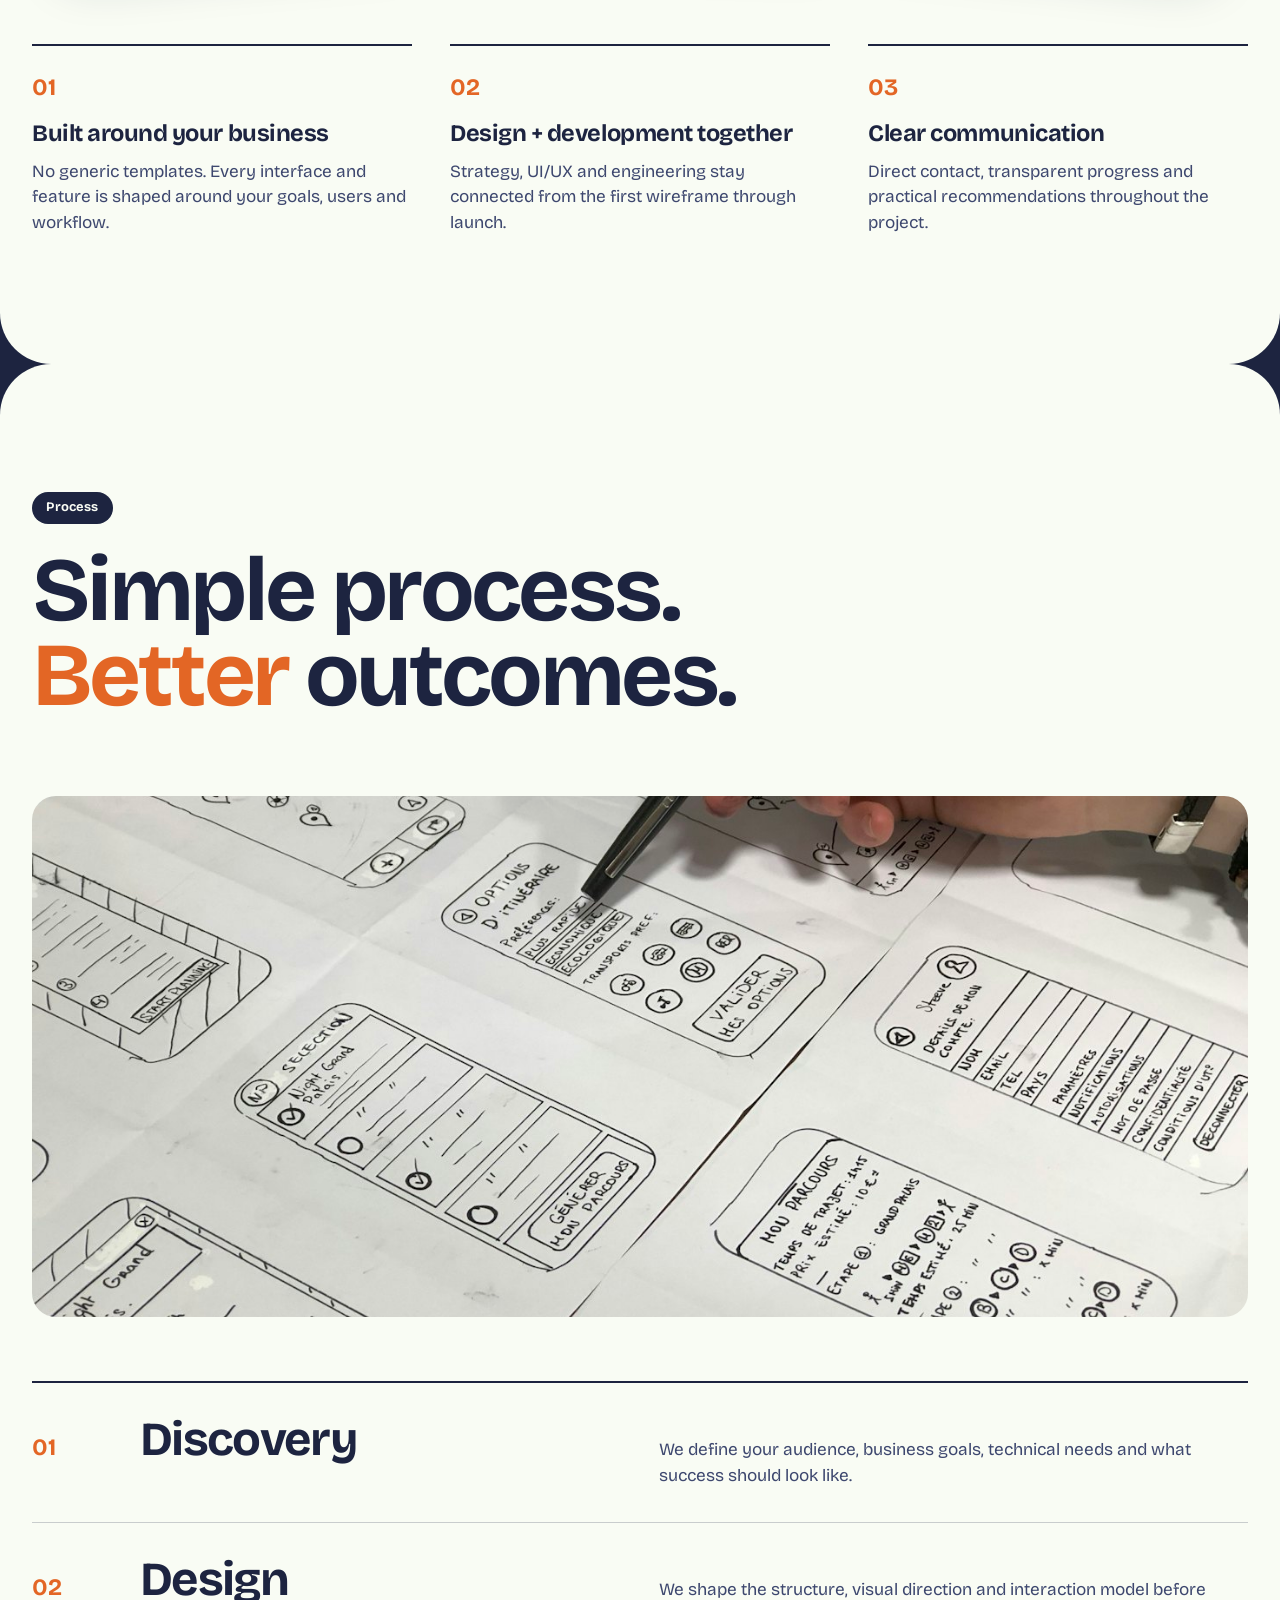
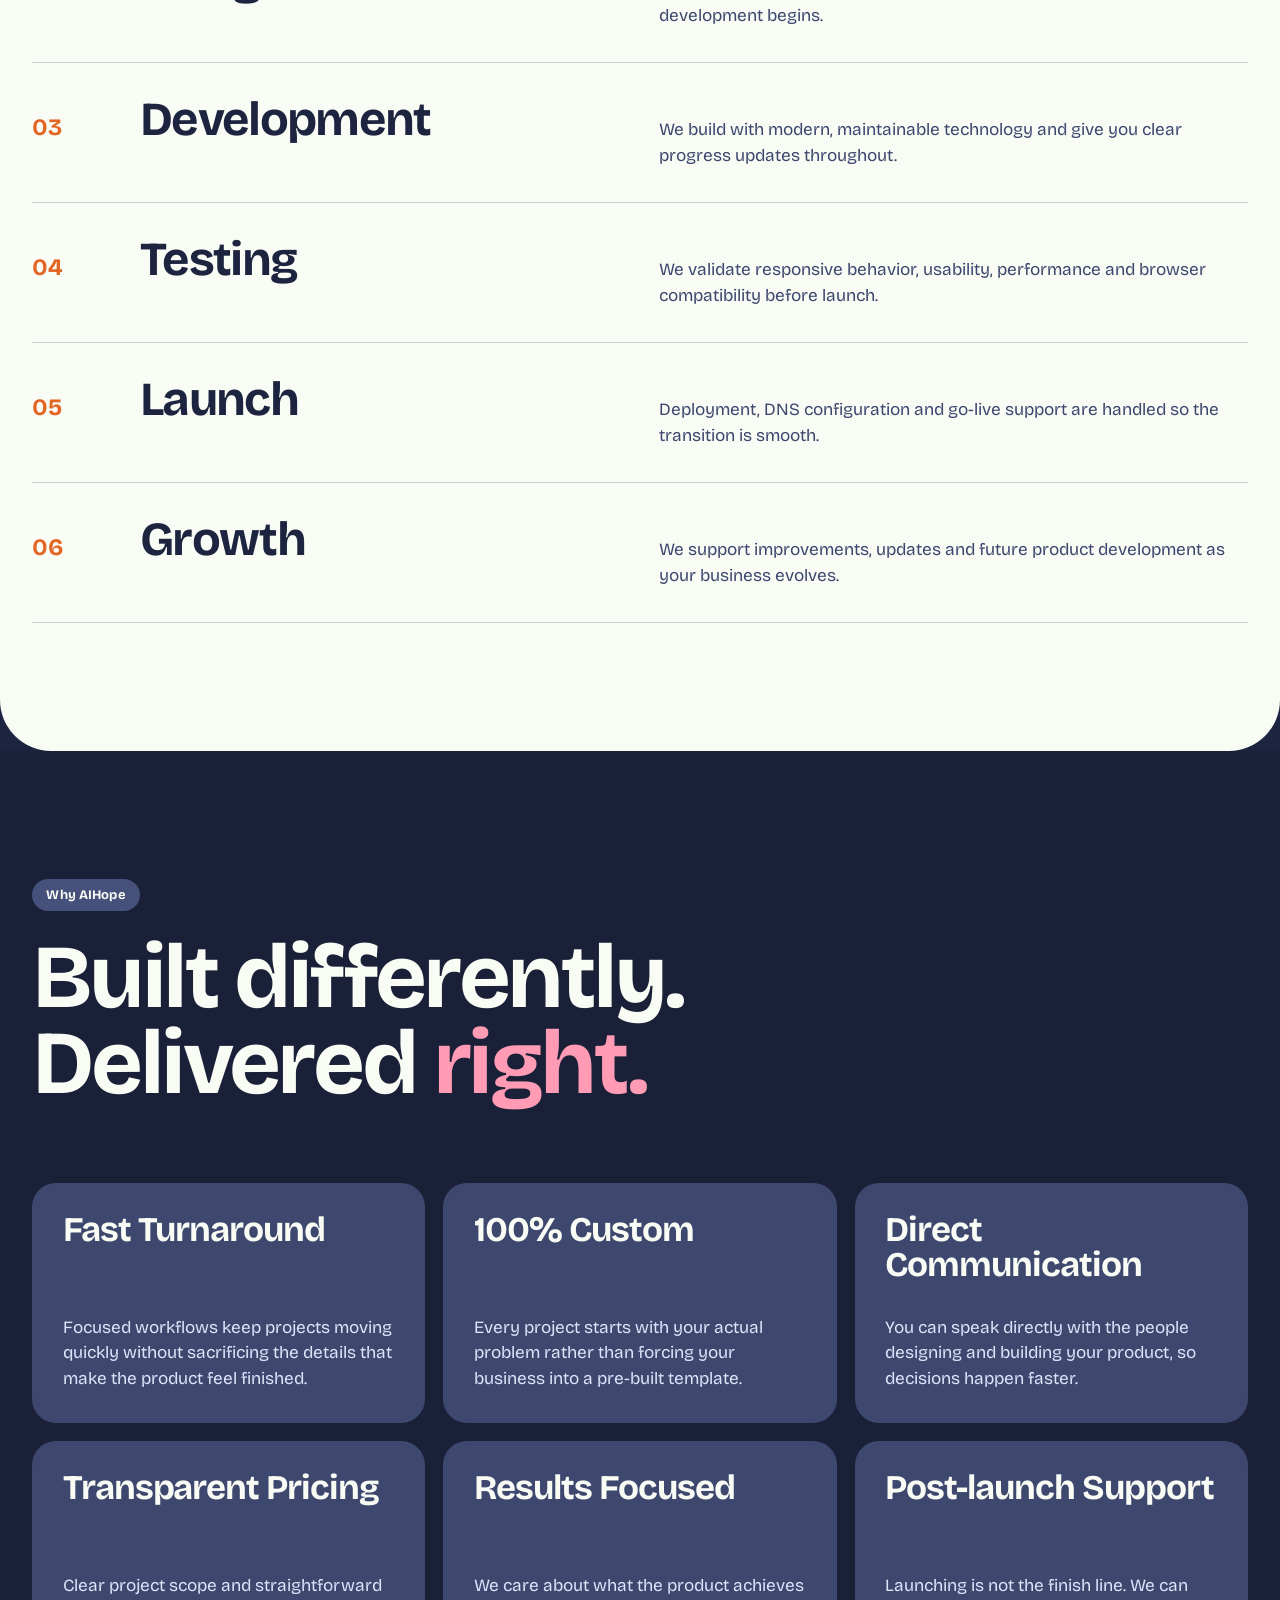
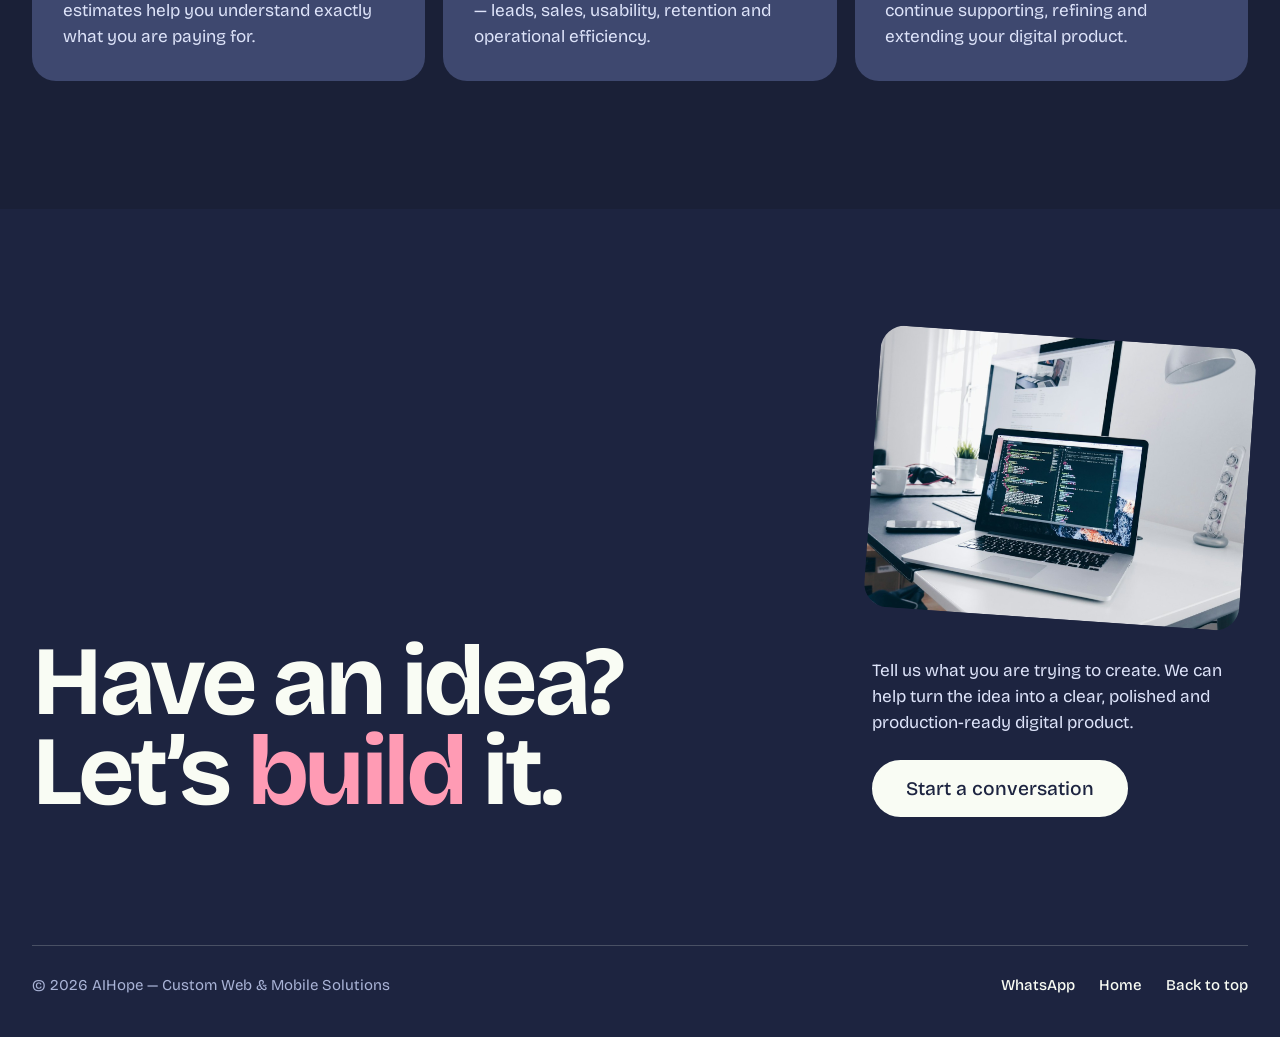
==== commit b5bcab6c: "Replace placeholder project mockups with Unsplash photos - Ten work cards now use free stock photos " ====
--- a/about.html
+++ b/about.html
@@ -12,7 +12,7 @@
   <meta name="description" content="AIHope is a full-service digital studio creating custom web and mobile products for founders, growing teams and established businesses.">
   <meta name="robots" content="index,follow">
 
-  <link rel="stylesheet" href="src/styles/app.css?v=4">
+  <link rel="stylesheet" href="src/styles/app.css?v=5">
 </head>
 <body>
 
@@ -153,6 +153,6 @@
 
 </main>
 
-<script type="module" src="src/main.js?v=4"></script>
+<script type="module" src="src/main.js?v=5"></script>
 </body>
 </html>
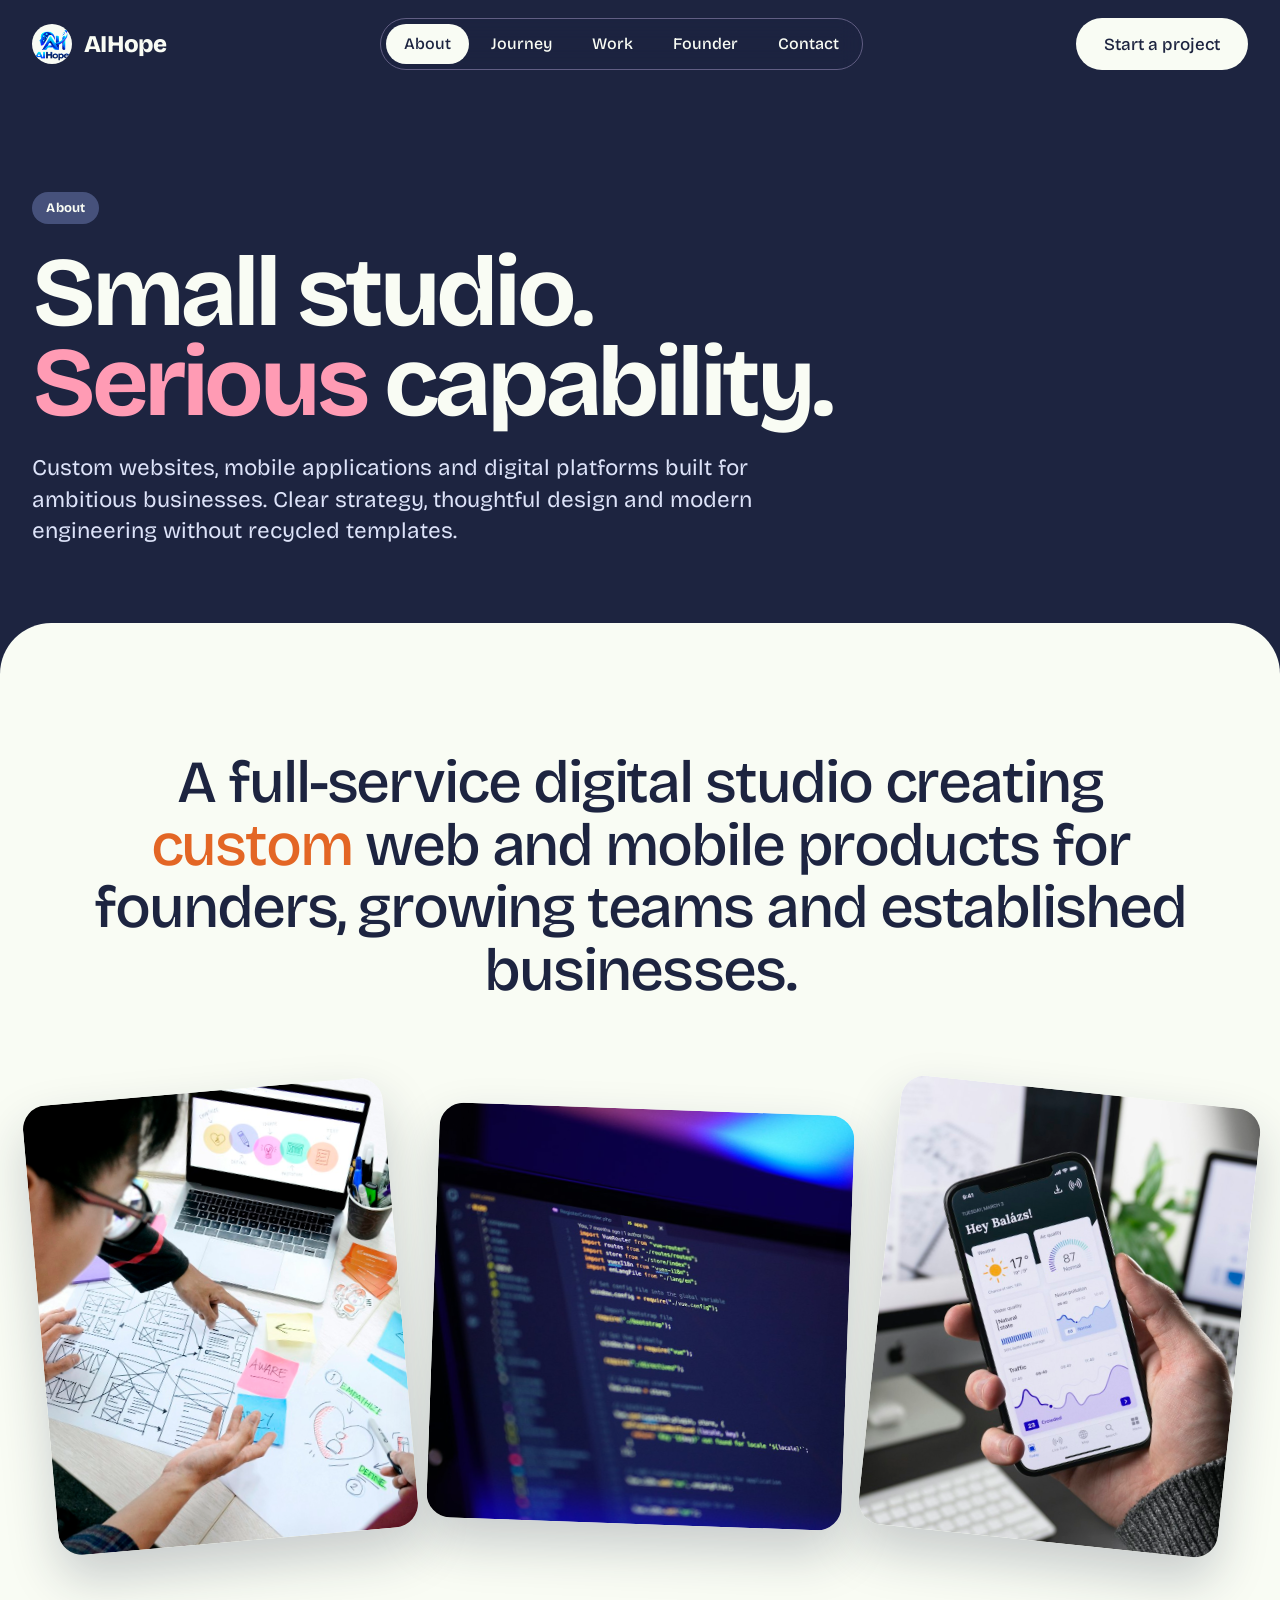
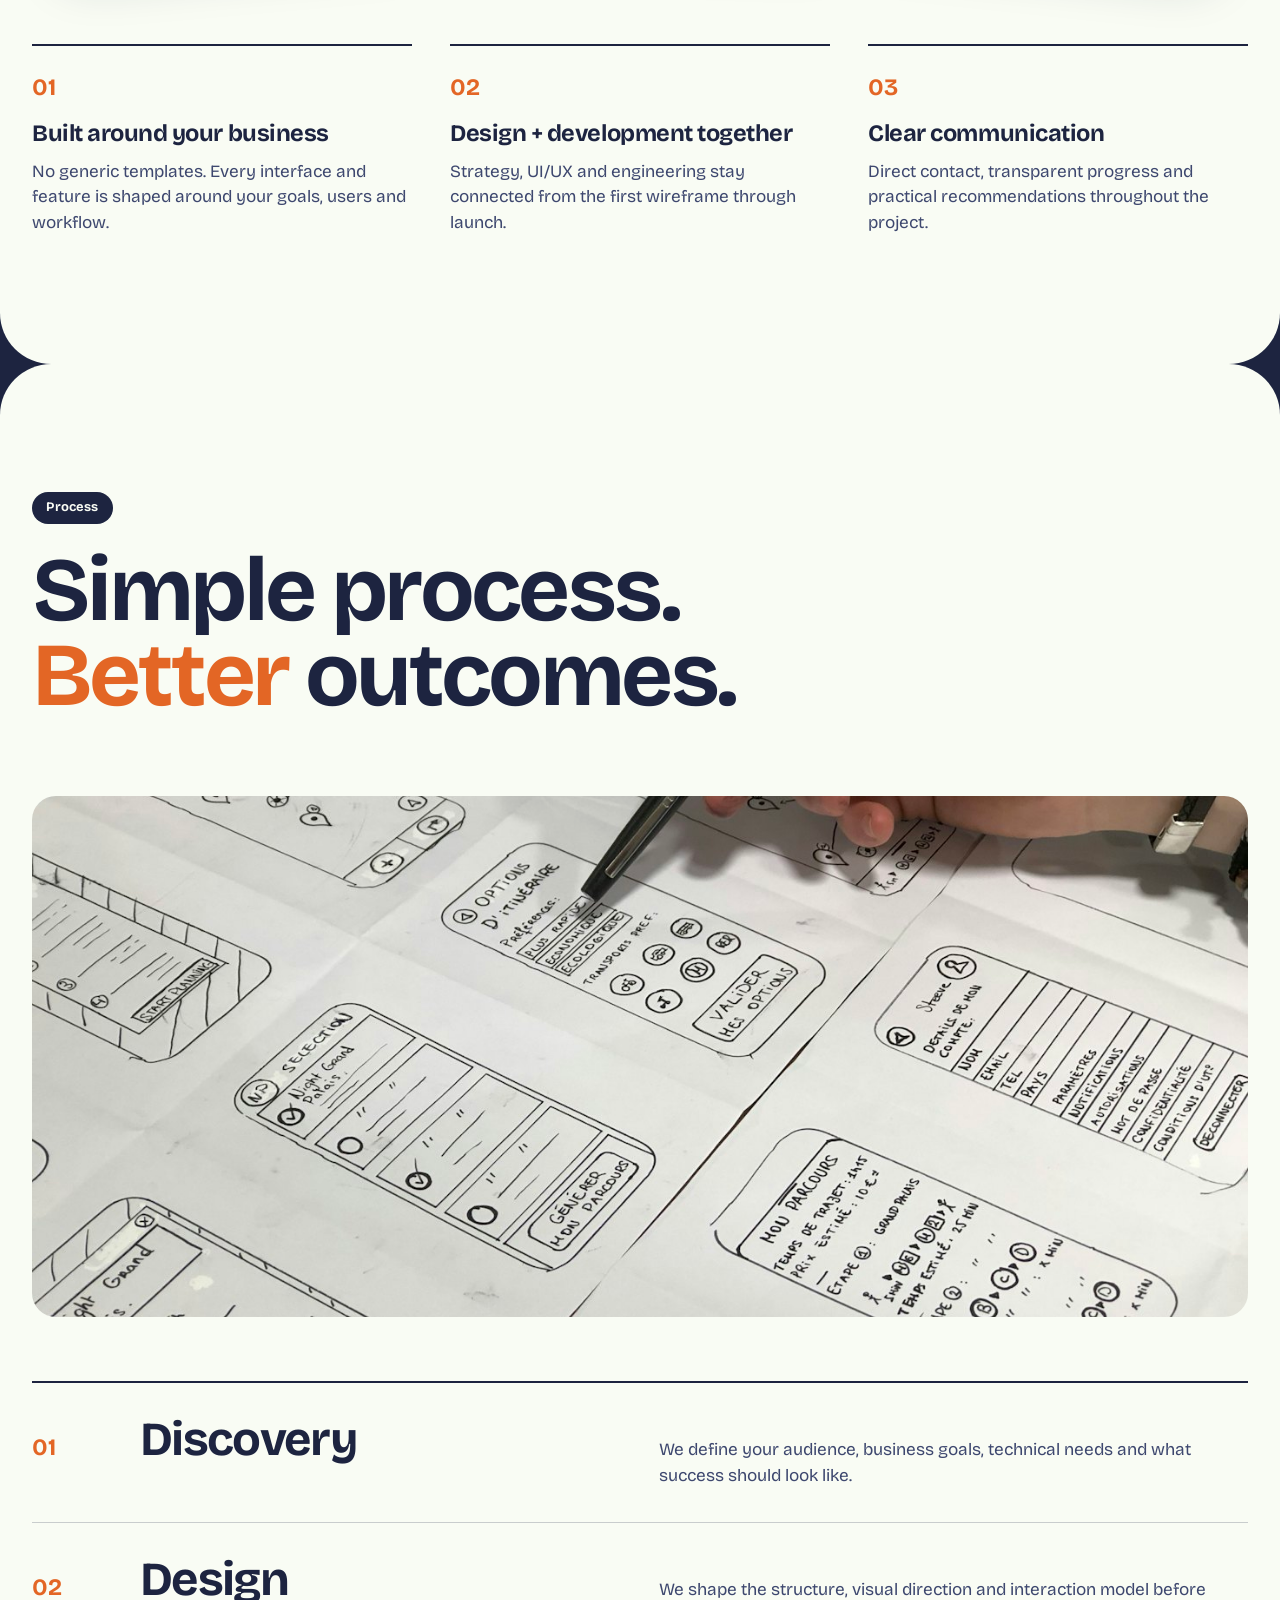
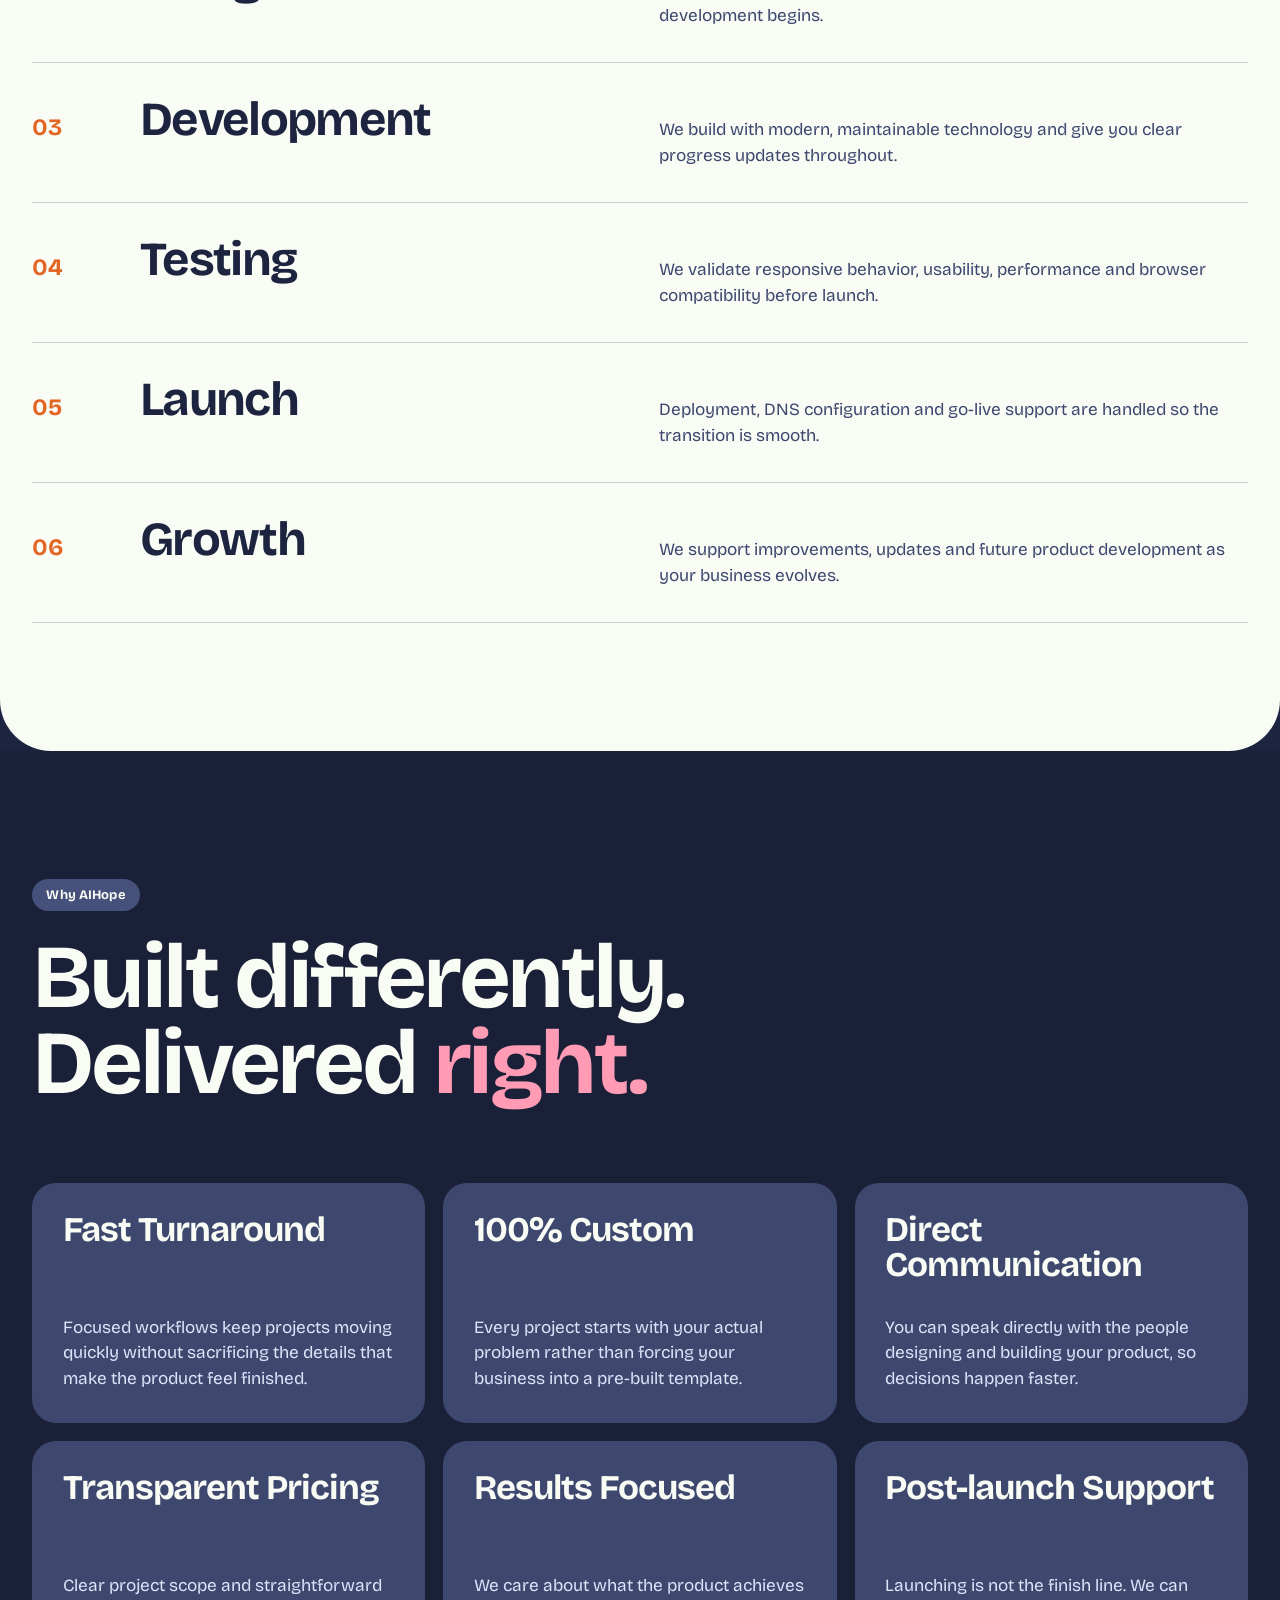
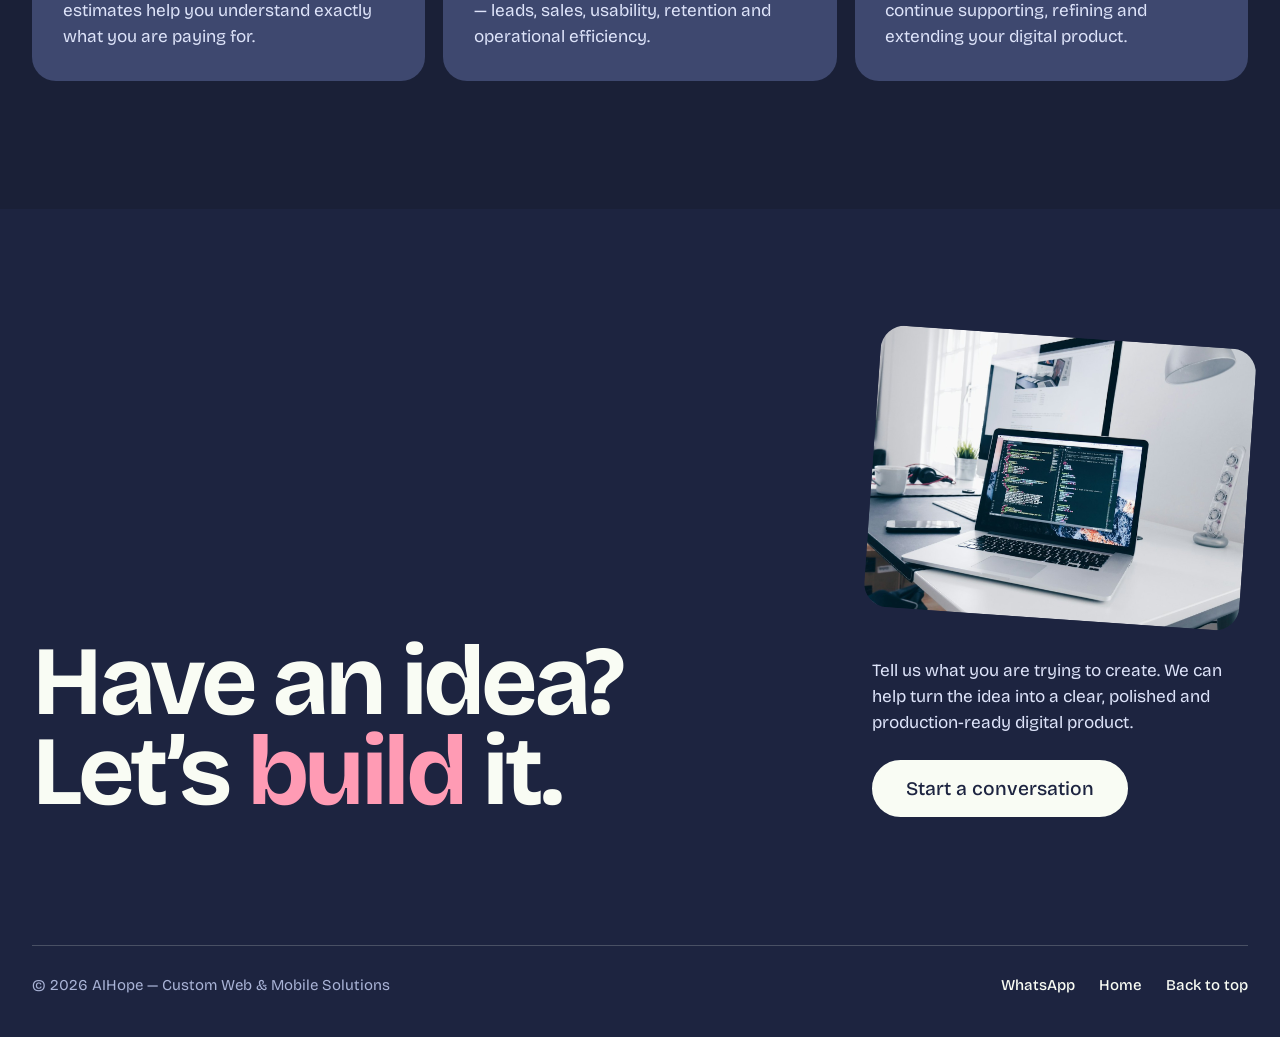
==== commit c4b82e60: "Move Founder after Work in the navigation Co-Authored-By: Claude Opus 5.5 <noreply@anthropic.com>" ====
--- a/about.html
+++ b/about.html
@@ -25,9 +25,9 @@
 
     <nav class="nav-links" aria-label="Main navigation">
       <a href="about.html" aria-current="page">About</a>
-      <a href="founder.html">Founder</a>
       <a href="journey.html">Journey</a>
       <a href="work.html">Work</a>
+      <a href="founder.html">Founder</a>
       <a href="contact.html">Contact</a>
     </nav>
 
@@ -43,9 +43,9 @@
 <nav class="mobile-menu" id="mobileMenu" aria-label="Menu">
   <a href="index.html">Home</a>
   <a href="about.html" aria-current="page">About</a>
-  <a href="founder.html">Founder</a>
   <a href="journey.html">Journey</a>
   <a href="work.html">Work</a>
+  <a href="founder.html">Founder</a>
   <a href="contact.html">Contact</a>
   <a class="menu-small" href="https://wa.me/821094859943" target="_blank" rel="noopener noreferrer">Talk on WhatsApp ↗</a>
 </nav>
